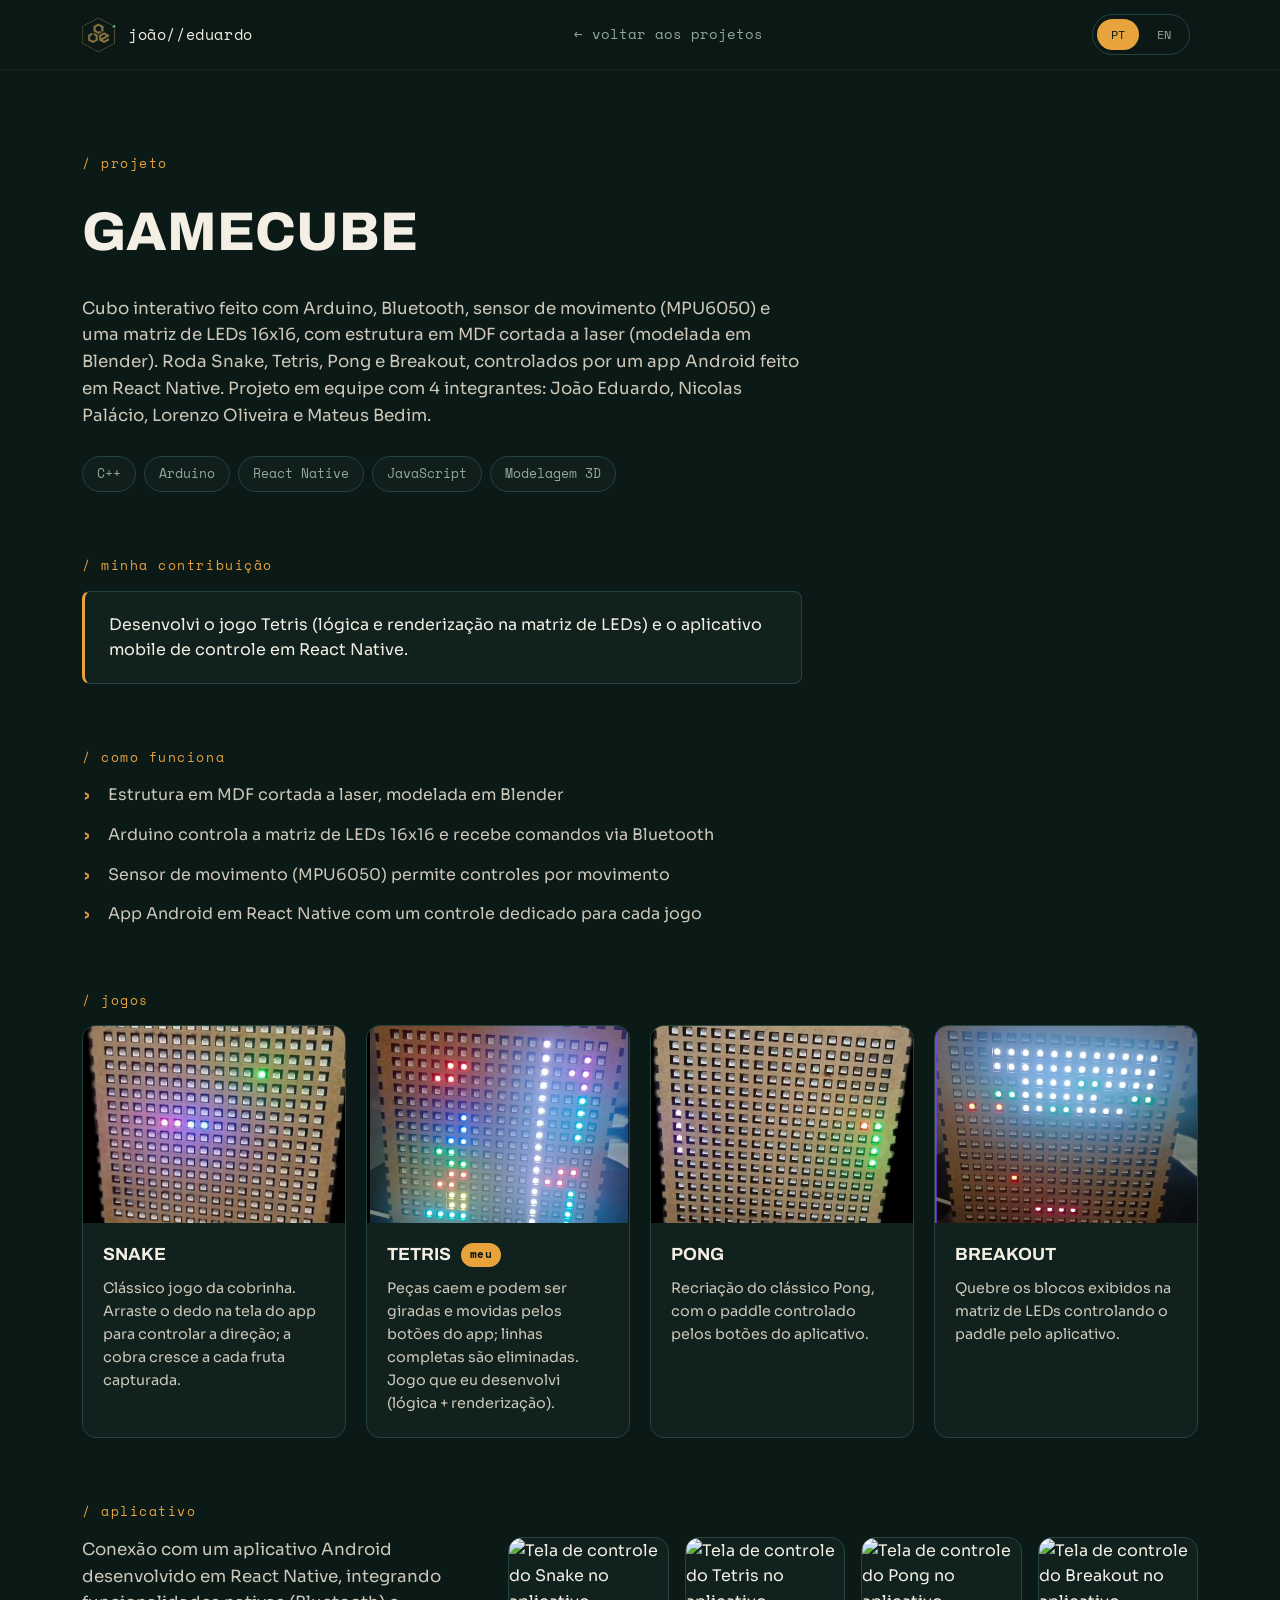
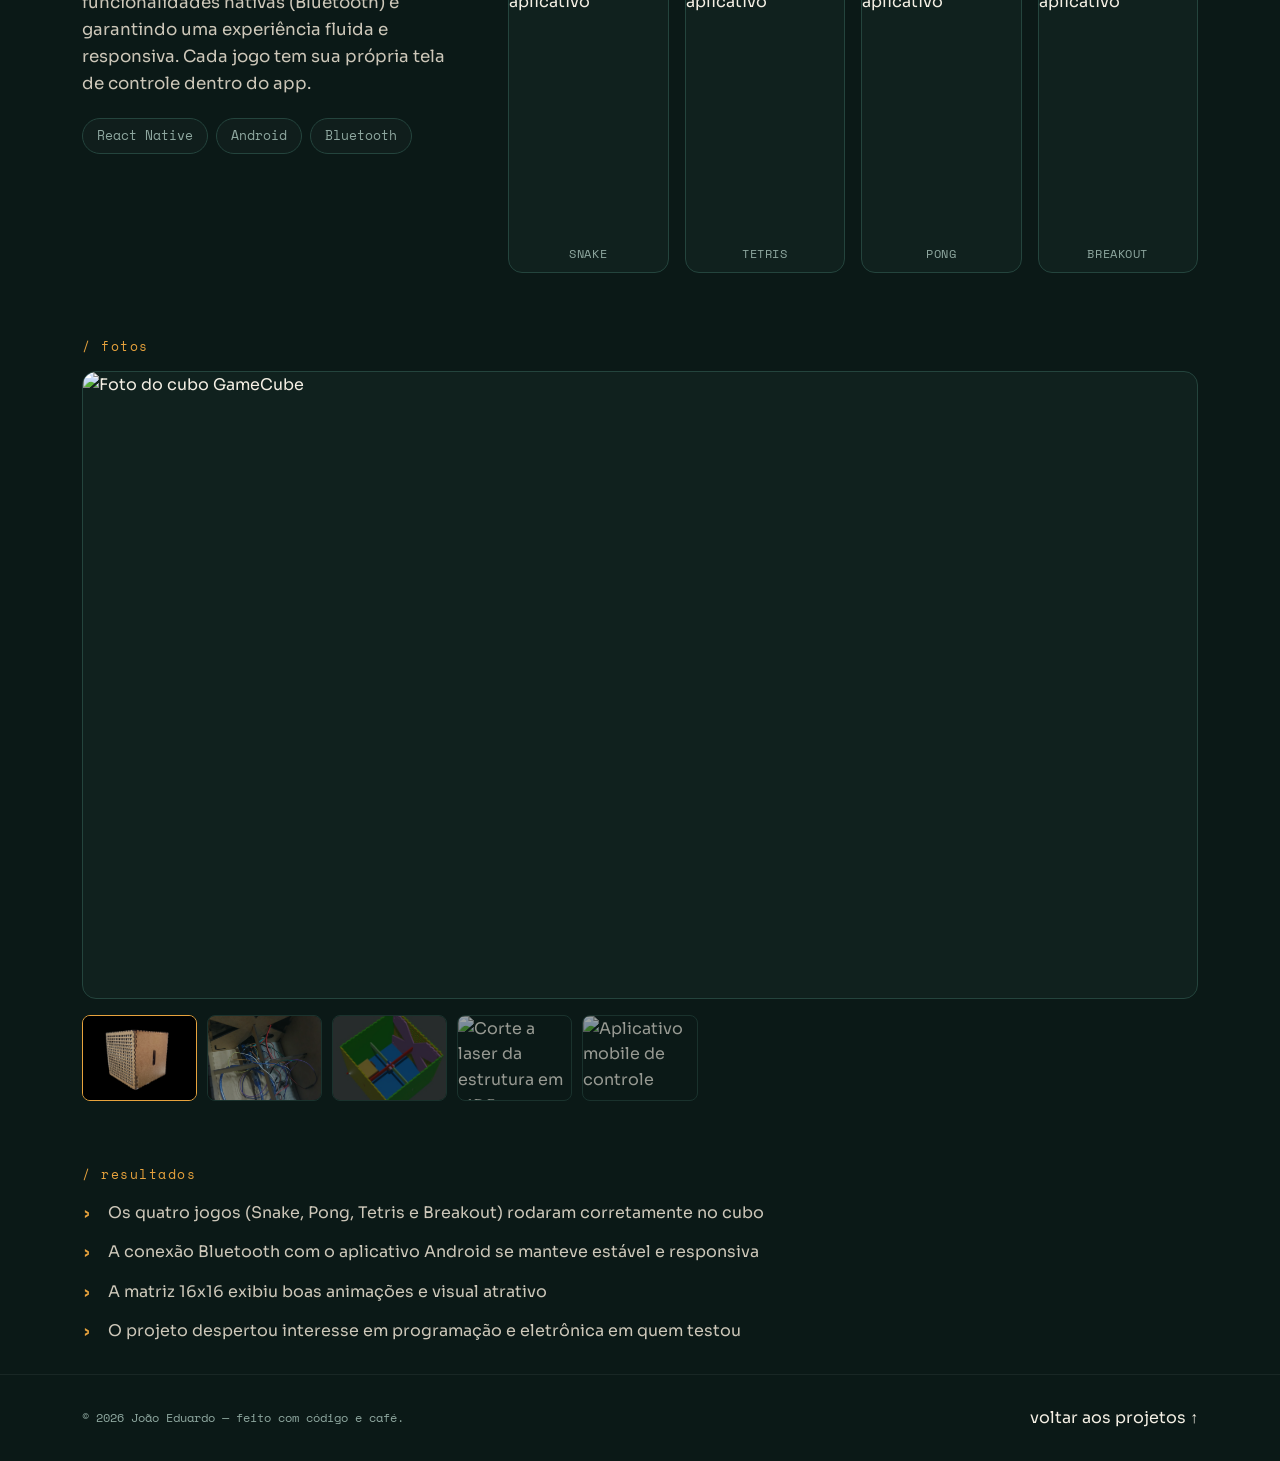
==== projects/gamecube.html @ ac8a4622 "adicionando o projeto gamecube ao portifolio" ====
<!DOCTYPE html>
<html lang="pt-BR">
<head>
  <meta charset="UTF-8">
  <meta name="viewport" content="width=device-width, initial-scale=1.0">
  <title>GameCube — João Eduardo</title>
  <meta name="robots" content="noindex">

  <link rel="icon" href="../img/logos/J.png" type="image/png">
  <link rel="preconnect" href="https://fonts.googleapis.com">
  <link rel="preconnect" href="https://fonts.gstatic.com" crossorigin>
  <link href="https://fonts.googleapis.com/css2?family=Archivo:wght@700;800;900&family=Sora:wght@400;500;600;700&family=Space+Mono:wght@400;700&display=swap" rel="stylesheet">
  <link rel="stylesheet" href="../css/style.css">
</head>
<body>

  <header>
    <div class="header-inner">
      <a href="../index.html" class="brand" style="text-decoration:none;">
        <img src="../img/logos/J.png" alt="Logo João Eduardo" class="logo-site">
        <span>joão//eduardo</span>
      </a>
      <a href="../index.html#projects" class="back-link" data-pt="&larr; voltar aos projetos" data-en="&larr; back to projects">&larr; voltar aos projetos</a>
      <div class="pill-switch lang-switch">
        <button class="pill-btn active" data-lang="pt">PT</button>
        <button class="pill-btn" data-lang="en">EN</button>
      </div>
    </div>
  </header>

  <main>

    <!-- ============ HERO ============ -->
    <section class="project-hero block">
      <div class="wrap">
        <p class="eyebrow" data-pt="/ projeto" data-en="/ project">/ projeto</p>
        <h1>GameCube</h1>
        <p class="project-detail-desc" data-pt="Cubo interativo feito com Arduino, Bluetooth, sensor de movimento (MPU6050) e uma matriz de LEDs 16x16, com estrutura em MDF cortada a laser (modelada em Blender). Roda Snake, Tetris, Pong e Breakout, controlados por um app Android feito em React Native. Projeto em equipe com 4 integrantes: João Eduardo, Nicolas Palácio, Lorenzo Oliveira e Mateus Bedim." data-en="Interactive cube built with Arduino, Bluetooth, a motion sensor (MPU6050) and a 16x16 LED matrix, with a laser-cut MDF enclosure (modeled in Blender). Runs Snake, Tetris, Pong and Breakout, controlled by an Android app built with React Native. Team project with 4 members: João Eduardo, Nicolas Palácio, Lorenzo Oliveira and Mateus Bedim.">Cubo interativo feito com Arduino, Bluetooth, sensor de movimento (MPU6050) e uma matriz de LEDs 16x16, com estrutura em MDF cortada a laser (modelada em Blender). Roda Snake, Tetris, Pong e Breakout, controlados por um app Android feito em React Native. Projeto em equipe com 4 integrantes: João Eduardo, Nicolas Palácio, Lorenzo Oliveira e Mateus Bedim.</p>
        <div class="project-stack">
          <span class="tag">C++</span>
          <span class="tag">Arduino</span>
          <span class="tag">React Native</span>
          <span class="tag">JavaScript</span>
          <span class="tag">Modelagem 3D</span>
        </div>
      </div>
    </section>

    <!-- ============ MINHA CONTRIBUIÇÃO ============ -->
    <section class="project-role block">
      <div class="wrap">
        <p class="eyebrow" data-pt="/ minha contribuição" data-en="/ my contribution">/ minha contribuição</p>
        <p class="role-text" data-pt="Desenvolvi o jogo Tetris (lógica e renderização na matriz de LEDs) e o aplicativo mobile de controle em React Native." data-en="I built the Tetris game (logic and LED-matrix rendering) and the mobile control app in React Native.">Desenvolvi o jogo Tetris (lógica e renderização na matriz de LEDs) e o aplicativo mobile de controle em React Native.</p>
      </div>
    </section>

    <!-- ============ COMO FUNCIONA ============ -->
    <section class="project-features block">
      <div class="wrap">
        <p class="eyebrow" data-pt="/ como funciona" data-en="/ how it works">/ como funciona</p>
        <ul class="feature-list">
          <li data-pt="Estrutura em MDF cortada a laser, modelada em Blender" data-en="Laser-cut MDF enclosure, modeled in Blender">Estrutura em MDF cortada a laser, modelada em Blender</li>
          <li data-pt="Arduino controla a matriz de LEDs 16x16 e recebe comandos via Bluetooth" data-en="Arduino drives the 16x16 LED matrix and receives commands over Bluetooth">Arduino controla a matriz de LEDs 16x16 e recebe comandos via Bluetooth</li>
          <li data-pt="Sensor de movimento (MPU6050) permite controles por movimento" data-en="Motion sensor (MPU6050) enables motion-based controls">Sensor de movimento (MPU6050) permite controles por movimento</li>
          <li data-pt="App Android em React Native com um controle dedicado para cada jogo" data-en="Android app in React Native with a dedicated control screen for each game">App Android em React Native com um controle dedicado para cada jogo</li>
        </ul>
      </div>
    </section>

    <!-- ============ JOGOS ============ -->
    <!-- Edite/adicione cards aqui: cada jogo é um .game-card com foto (.game-card-thumb),
         título (.game-card-title, pode ter uma .game-card-badge) e descrição (.game-card-desc) -->
    <section class="project-features block">
      <div class="wrap">
        <p class="eyebrow" data-pt="/ jogos" data-en="/ games">/ jogos</p>
        <div class="games-grid">

          <article class="game-card">
            <div class="game-card-thumb">
              <img src="../img/projects/gamecube/snake.png" alt="Snake rodando na matriz de LEDs do GameCube">
            </div>
            <div class="game-card-body">
              <h3 class="game-card-title">Snake</h3>
              <p class="game-card-desc" data-pt="Clássico jogo da cobrinha. Arraste o dedo na tela do app para controlar a direção; a cobra cresce a cada fruta capturada." data-en="Classic snake game. Drag your finger on the app screen to steer; the snake grows with each fruit captured.">Clássico jogo da cobrinha. Arraste o dedo na tela do app para controlar a direção; a cobra cresce a cada fruta capturada.</p>
            </div>
          </article>

          <article class="game-card">
            <div class="game-card-thumb">
              <img src="../img/projects/gamecube/tetris.png" alt="Tetris rodando na matriz de LEDs do GameCube">
            </div>
            <div class="game-card-body">
              <h3 class="game-card-title">Tetris <span class="game-card-badge" data-pt="meu" data-en="mine">meu</span></h3>
              <p class="game-card-desc" data-pt="Peças caem e podem ser giradas e movidas pelos botões do app; linhas completas são eliminadas. Jogo que eu desenvolvi (lógica + renderização)." data-en="Pieces fall and can be rotated and moved via app buttons; completed lines are cleared. This is the game I built (logic + rendering).">Peças caem e podem ser giradas e movidas pelos botões do app; linhas completas são eliminadas. Jogo que eu desenvolvi (lógica + renderização).</p>
            </div>
          </article>

          <article class="game-card">
            <div class="game-card-thumb">
              <img src="../img/projects/gamecube/pong.png" alt="Pong rodando na matriz de LEDs do GameCube">
            </div>
            <div class="game-card-body">
              <h3 class="game-card-title">Pong</h3>
              <p class="game-card-desc" data-pt="Recriação do clássico Pong, com o paddle controlado pelos botões do aplicativo." data-en="Recreation of the classic Pong, with the paddle controlled by the app's buttons.">Recriação do clássico Pong, com o paddle controlado pelos botões do aplicativo.</p>
            </div>
          </article>

          <article class="game-card">
            <div class="game-card-thumb">
              <img src="../img/projects/gamecube/breakout.png" alt="Breakout rodando na matriz de LEDs do GameCube">
            </div>
            <div class="game-card-body">
              <h3 class="game-card-title">Breakout</h3>
              <p class="game-card-desc" data-pt="Quebre os blocos exibidos na matriz de LEDs controlando o paddle pelo aplicativo." data-en="Break the blocks shown on the LED matrix by controlling the paddle from the app.">Quebre os blocos exibidos na matriz de LEDs controlando o paddle pelo aplicativo.</p>
            </div>
          </article>

        </div>
      </div>
    </section>

    <!-- ============ APLICATIVO ============ -->
    <section class="project-app block">
      <div class="wrap">
        <p class="eyebrow" data-pt="/ aplicativo" data-en="/ app">/ aplicativo</p>
        <div class="app-grid">
          <div class="app-info">
            <p class="project-detail-desc" data-pt="Conexão com um aplicativo Android desenvolvido em React Native, integrando funcionalidades nativas (Bluetooth) e garantindo uma experiência fluida e responsiva. Cada jogo tem sua própria tela de controle dentro do app." data-en="Connects to an Android app built with React Native, integrating native functionality (Bluetooth) and ensuring a smooth, responsive experience. Each game has its own control screen inside the app.">Conexão com um aplicativo Android desenvolvido em React Native, integrando funcionalidades nativas (Bluetooth) e garantindo uma experiência fluida e responsiva. Cada jogo tem sua própria tela de controle dentro do app.</p>
            <div class="project-stack">
              <span class="tag">React Native</span>
              <span class="tag">Android</span>
              <span class="tag">Bluetooth</span>
            </div>
          </div>
          <div class="app-screens">
            <div class="app-screen-card">
              <img src="img/projects/gamecube/app-snake.png" alt="Tela de controle do Snake no aplicativo">
              <p class="app-screen-label">Snake</p>
            </div>
            <div class="app-screen-card">
              <img src="img/projects/gamecube/app-tetris.png" alt="Tela de controle do Tetris no aplicativo">
              <p class="app-screen-label">Tetris</p>
            </div>
            <div class="app-screen-card">
              <img src="img/projects/gamecube/app-pong.png" alt="Tela de controle do Pong no aplicativo">
              <p class="app-screen-label">Pong</p>
            </div>
            <div class="app-screen-card">
              <img src="img/projects/gamecube/app-breakout.png" alt="Tela de controle do Breakout no aplicativo">
              <p class="app-screen-label">Breakout</p>
            </div>
          </div>
        </div>
      </div>
    </section>

    <!-- ============ FOTOS ============ -->
    <section class="project-gallery block">
      <div class="wrap">
        <p class="eyebrow" data-pt="/ fotos" data-en="/ photos">/ fotos</p>
        <div class="gallery-main">
          <img id="gallery-main-img" src="../img/projects/gamecube/cover.png" alt="Foto do cubo GameCube">
        </div>
        <div class="gallery-thumbs">
          <img class="gallery-thumb active" src="../img/projects/gamecube/cubo.png" alt="Foto do cubo GameCube">
          <img class="gallery-thumb" src="../img/projects/gamecube/componente_arduino.jpeg" alt="Componentes: Arduino, sensor de movimento, Bluetooth e matriz de LEDs">
          <img class="gallery-thumb" src="../img/projects/gamecube/modelagem3D.png" alt="Modelagem 3D da estrutura no Blender">
          <img class="gallery-thumb" src="../img/projects/gamecube/laser.png" alt="Corte a laser da estrutura em MDF">
          <img class="gallery-thumb" src="../img/projects/gamecube/app.png" alt="Aplicativo mobile de controle">
        </div>
      </div>
    </section>

    <!-- ============ RESULTADOS ============ -->
    <section class="project-results block">
      <div class="wrap">
        <p class="eyebrow" data-pt="/ resultados" data-en="/ results">/ resultados</p>
        <ul class="feature-list">
          <li data-pt="Os quatro jogos (Snake, Pong, Tetris e Breakout) rodaram corretamente no cubo" data-en="All four games (Snake, Pong, Tetris and Breakout) ran correctly on the cube">Os quatro jogos (Snake, Pong, Tetris e Breakout) rodaram corretamente no cubo</li>
          <li data-pt="A conexão Bluetooth com o aplicativo Android se manteve estável e responsiva" data-en="The Bluetooth connection with the Android app stayed stable and responsive">A conexão Bluetooth com o aplicativo Android se manteve estável e responsiva</li>
          <li data-pt="A matriz 16x16 exibiu boas animações e visual atrativo" data-en="The 16x16 matrix displayed smooth animations and an attractive visual">A matriz 16x16 exibiu boas animações e visual atrativo</li>
          <li data-pt="O projeto despertou interesse em programação e eletrônica em quem testou" data-en="The project sparked interest in programming and electronics among testers">O projeto despertou interesse em programação e eletrônica em quem testou</li>
        </ul>
      </div>
    </section>

  </main>

  <footer>
    <div class="footer-inner">
      <p>&copy; <span id="year"></span> João Eduardo — <span data-pt="feito com código e café." data-en="built with code and coffee.">feito com código e café.</span></p>
      <a href="../index.html#projects" data-pt="voltar aos projetos ↑" data-en="back to projects ↑">voltar aos projetos ↑</a>
    </div>
  </footer>

  <script>document.getElementById("year").textContent = new Date().getFullYear();</script>
  <script>
    // Galeria: clique numa miniatura pra trocar a foto principal
    document.querySelectorAll(".gallery-thumb").forEach((thumb) => {
      thumb.addEventListener("click", () => {
        document.getElementById("gallery-main-img").src = thumb.src;
        document.querySelectorAll(".gallery-thumb").forEach((t) => t.classList.remove("active"));
        thumb.classList.add("active");
      });
    });

    // PT/EN: troca o texto de todo elemento com data-pt/data-en
    document.querySelectorAll(".lang-switch .pill-btn").forEach((btn) => {
      btn.addEventListener("click", () => {
        const lang = btn.dataset.lang;
        document.querySelectorAll("[data-pt][data-en]").forEach((el) => {
          el.textContent = el.dataset[lang];
        });
        document.querySelectorAll(".lang-switch .pill-btn").forEach((b) => {
          b.classList.toggle("active", b === btn);
        });
      });
    });
  </script>
</body>
</html>
---- css/style.css ----
/* =========================================================
   JOÃO EDUARDO — PORTFÓLIO
   Conceito: painel de sinal / telecom — o fio que atravessa
   a página é o elemento de assinatura (waveform + signal bars)
   ========================================================= */

:root {
  /* cor */
  --ink: #0b1917;
  --ink-2: #10211e;
  --ink-3: #172e29;
  --paper: #f4efe4;
  --paper-dim: #cdc7b9;
  --muted: #8fa8a0;
  --signal: #e8a33d;
  --signal-dim: #c9822a;
  --signal-soft: rgba(232, 163, 61, 0.14);
  --wire: #24443d;
  --wire-soft: rgba(255, 255, 255, 0.06);
  --online: #8bbf7a;
  --danger: #c96a4f;

  /* tipografia */
  --font-display: "Archivo", "Arial Narrow", sans-serif;
  --font-body: "Sora", "Segoe UI", sans-serif;
  --font-mono: "Space Mono", "Courier New", monospace;

  /* layout */
  --maxw: 1180px;
  --radius: 14px;
  --radius-sm: 8px;
}

* {
  margin: 0;
  padding: 0;
  box-sizing: border-box;
}

html {
  scroll-behavior: smooth;
}

body {
  background: var(--ink);
  color: var(--paper);
  font-family: var(--font-body);
  overflow-x: hidden;
  line-height: 1.6;
}

img {
  max-width: 100%;
  display: block;
}

a {
  color: inherit;
  text-decoration: none;
}

ul {
  list-style: none;
}

section.reveal-init {
  opacity: 0;
  transform: translateY(24px);
  transition: opacity 0.7s ease-out, transform 0.7s ease-out;
}

section.reveal-init.visible {
  opacity: 1;
  transform: translateY(0);
}

.wrap {
  max-width: var(--maxw);
  margin: 0 auto;
  padding: 0 32px;
}

.eyebrow {
  font-family: var(--font-mono);
  font-size: 0.8rem;
  letter-spacing: 0.12em;
  text-transform: lowercase;
  color: var(--signal);
  margin-bottom: 14px;
  display: inline-flex;
  align-items: center;
  gap: 8px;
}

::selection {
  background: var(--signal);
  color: var(--ink);
}

@media (prefers-reduced-motion: reduce) {
  *, *::before, *::after {
    animation-duration: 0.01ms !important;
    transition-duration: 0.01ms !important;
    scroll-behavior: auto !important;
  }
}

/* focus visibility */
a:focus-visible,
button:focus-visible,
input:focus-visible,
textarea:focus-visible {
  outline: 2px solid var(--signal);
  outline-offset: 3px;
}

/* =========================================================
   HEADER / NAV
   ========================================================= */

header {
  position: fixed;
  top: 0;
  left: 0;
  right: 0;
  z-index: 100;
  background: rgba(11, 25, 23, 0.82);
  backdrop-filter: blur(10px);
  border-bottom: 1px solid var(--wire-soft);
}

.header-inner {
  max-width: var(--maxw);
  margin: 0 auto;
  padding: 14px 32px;
  display: flex;
  align-items: center;
  justify-content: space-between;
  gap: 24px;
}

.brand {
  display: flex;
  align-items: center;
  gap: 12px;
  font-family: var(--font-mono);
  font-size: 0.95rem;
  letter-spacing: 0.04em;
}

.logo-site {
  width: 34px;
  height: 34px;
  border-radius: 8px;
}

.status-dot {
  width: 7px;
  height: 7px;
  border-radius: 50%;
  background: var(--online);
  box-shadow: 0 0 0 3px rgba(139, 191, 122, 0.18);
  animation: pulse-dot 2.4s ease-in-out infinite;
}

@keyframes pulse-dot {
  0%, 100% { opacity: 1; }
  50% { opacity: 0.35; }
}

nav {
  display: flex;
  align-items: center;
  gap: 4px;
}

nav button {
  background: transparent;
  border: none;
  color: var(--paper-dim);
  font-family: var(--font-mono);
  font-size: 0.85rem;
  letter-spacing: 0.03em;
  padding: 8px 14px;
  border-radius: 999px;
  cursor: pointer;
  transition: color 0.25s ease, background 0.25s ease;
}

nav button::before {
  content: "· ";
  color: var(--signal);
}

nav button:hover,
nav button.active {
  color: var(--paper);
  background: var(--wire-soft);
}

.nav-toggle {
  display: none;
  flex-direction: column;
  gap: 5px;
  background: none;
  border: none;
  cursor: pointer;
  padding: 6px;
}

.nav-toggle span {
  width: 22px;
  height: 2px;
  background: var(--paper);
  border-radius: 2px;
}

/* =========================================================
   HERO
   ========================================================= */

.hero {
  position: relative;
  min-height: 100vh;
  display: flex;
  align-items: center;
  padding: 140px 0 80px;
}

.hero-bg {
  position: absolute;
  inset: 0;
  z-index: 0;
  overflow: hidden;
  pointer-events: none;
}

.hero-bg svg {
  position: absolute;
  bottom: 8%;
  left: 0;
  width: 100%;
  height: auto;
  opacity: 0.5;
}

.hero-bg .wave-line {
  fill: none;
  stroke: var(--wire);
  stroke-width: 1.5;
}

.hero-bg .wave-pulse {
  fill: var(--signal);
  offset-path: path("M -50 60 C 150 -20, 300 140, 500 60 S 850 -20, 1050 60 S 1400 140, 1550 60");
  animation: travel 9s linear infinite;
}

@keyframes travel {
  from { offset-distance: 0%; }
  to { offset-distance: 100%; }
}

.hero-inner {
  position: relative;
  z-index: 1;
  max-width: var(--maxw);
  margin: 0 auto;
  padding: 0 32px;
}

.hero-name {
  font-family: var(--font-display);
  font-weight: 900;
  font-size: clamp(3rem, 9vw, 6.4rem);
  line-height: 0.98;
  text-transform: uppercase;
  letter-spacing: -0.01em;
  color: var(--paper);
}

.hero-name span {
  color: var(--signal);
}

.hero-role {
  font-family: var(--font-mono);
  font-size: clamp(1.1rem, 2.4vw, 1.5rem);
  color: var(--muted);
  margin: 16px 0 22px;
}

.cursor {
  display: inline-block;
  color: var(--signal);
  animation: blink 1s step-end infinite;
}

@keyframes blink {
  50% { opacity: 0; }
}

.hero-desc {
  max-width: 560px;
  color: var(--paper-dim);
  font-size: 1.05rem;
  margin-bottom: 12px;
}

.hero-tags {
  display: flex;
  flex-wrap: wrap;
  gap: 10px;
  margin: 26px 0;
}

.tag {
  font-family: var(--font-mono);
  font-size: 0.8rem;
  border: 1px solid var(--wire);
  color: var(--muted);
  padding: 7px 14px;
  border-radius: 999px;
  background: rgba(255, 255, 255, 0.02);
}

.hero-actions {
  display: flex;
  flex-wrap: wrap;
  gap: 14px;
  margin: 20px 0 30px;
}

.btn {
  font-family: var(--font-mono);
  font-size: 0.85rem;
  letter-spacing: 0.03em;
  padding: 13px 26px;
  border-radius: 999px;
  cursor: pointer;
  transition: transform 0.2s ease, background 0.25s ease, color 0.25s ease, border-color 0.25s ease;
  display: inline-flex;
  align-items: center;
  gap: 8px;
  border: 1px solid transparent;
}

.btn-primary {
  background: var(--signal);
  color: var(--ink);
  font-weight: 700;
}

.btn-primary:hover {
  background: var(--signal-dim);
  transform: translateY(-2px);
}

.btn-ghost {
  border-color: var(--wire);
  color: var(--paper);
}

.btn-ghost:hover {
  border-color: var(--signal);
  color: var(--signal);
  transform: translateY(-2px);
}

.hero-socials {
  display: flex;
  gap: 14px;
}

.hero-socials a {
  width: 40px;
  height: 40px;
  border-radius: 50%;
  border: 1px solid var(--wire);
  display: flex;
  align-items: center;
  justify-content: center;
  transition: border-color 0.25s ease, transform 0.25s ease, color 0.25s ease;
  font-family: var(--font-mono);
  font-size: 0.72rem;
  text-transform: lowercase;
  color: var(--muted);
}

.hero-socials a:hover {
  border-color: var(--signal);
  color: var(--signal);
  transform: translateY(-3px);
}

/* section divider (signature signal line) */
.divider {
  position: relative;
  height: 60px;
  margin: 0 auto;
  max-width: var(--maxw);
}

.divider svg {
  width: 100%;
  height: 100%;
}

.divider .d-line {
  fill: none;
  stroke: var(--wire);
  stroke-width: 1.5;
  stroke-dasharray: 6 8;
}

.divider .d-dot {
  fill: var(--signal);
  offset-path: path("M 0 30 H 1180");
  animation: travel-flat 4s linear infinite;
}

@keyframes travel-flat {
  from { offset-distance: 0%; }
  to { offset-distance: 100%; }
}

/* =========================================================
   SECTIONS SHARED
   ========================================================= */

section.block {
  padding: 90px 0;
}

.block h2 {
  font-family: var(--font-display);
  font-size: clamp(2rem, 4.5vw, 3rem);
  text-transform: uppercase;
  color: var(--paper);
  margin-bottom: 40px;
  font-weight: 800;
}

/* =========================================================
   ABOUT
   ========================================================= */

.about-grid {
  display: grid;
  grid-template-columns: minmax(260px, 340px) 1fr;
  gap: 50px;
  align-items: start;
}

.about-photo-frame {
  position: relative;
  border-radius: var(--radius);
  overflow: hidden;
  background: var(--ink-2);
  border: 1px solid var(--wire);
  padding: 14px;
}

.about-photo-frame img {
  border-radius: var(--radius-sm);
  width: 100%;
  aspect-ratio: 4/5;
  object-fit: cover;
}

.about-photo-frame::before,
.about-photo-frame::after {
  content: "";
  position: absolute;
  width: 14px;
  height: 14px;
  border-color: var(--signal);
  border-style: solid;
  top: 8px;
  border-width: 2px 0 0 2px;
  left: 8px;
}

.about-photo-frame::after {
  top: auto;
  left: auto;
  bottom: 8px;
  right: 8px;
  border-width: 0 2px 2px 0;
}

.about-name {
  font-family: var(--font-display);
  font-size: 1.8rem;
  color: var(--paper);
  margin-bottom: 4px;
  text-transform: uppercase;
}

.about-role {
  font-family: var(--font-mono);
  color: var(--signal);
  font-size: 0.9rem;
  margin-bottom: 20px;
}

.about-bio p {
  color: var(--paper-dim);
  margin-bottom: 16px;
  max-width: 640px;
}

.facts-grid {
  display: grid;
  grid-template-columns: repeat(3, auto);
  gap: 24px;
  margin: 30px 0;
  padding: 22px 0;
  border-top: 1px solid var(--wire-soft);
  border-bottom: 1px solid var(--wire-soft);
}

.fact-label {
  display: block;
  font-family: var(--font-mono);
  font-size: 0.72rem;
  letter-spacing: 0.08em;
  color: var(--muted);
  text-transform: uppercase;
  margin-bottom: 6px;
}

.fact-value {
  font-family: var(--font-mono);
  font-size: 0.95rem;
  color: var(--paper);
}

.fact-value.online {
  color: var(--online);
}

.hobbies {
  display: flex;
  flex-wrap: wrap;
  gap: 10px;
  margin-bottom: 24px;
}

.hobby-chip {
  display: flex;
  align-items: center;
  gap: 8px;
  border: 1px solid var(--wire);
  padding: 8px 14px;
  border-radius: 999px;
  font-size: 0.9rem;
  color: var(--paper-dim);
}

.social-links {
  display: flex;
  gap: 12px;
}

.social-links a {
  width: 38px;
  height: 38px;
  border-radius: 50%;
  border: 1px solid var(--wire);
  display: flex;
  align-items: center;
  justify-content: center;
  transition: border-color 0.25s ease, transform 0.25s ease, color 0.25s ease;
  font-family: var(--font-mono);
  font-size: 0.7rem;
  text-transform: lowercase;
  color: var(--muted);
}

.social-links a:hover {
  border-color: var(--signal);
  color: var(--signal);
  transform: translateY(-3px);
}

/* =========================================================
   WORK (skills + projects tabs)
   ========================================================= */

.pill-switch {
  display: inline-flex;
  border: 1px solid var(--wire);
  border-radius: 999px;
  padding: 4px;
  gap: 4px;
}

.pill-btn {
  font-family: var(--font-mono);
  font-size: 0.85rem;
  background: transparent;
  border: none;
  color: var(--muted);
  padding: 10px 22px;
  border-radius: 999px;
  cursor: pointer;
  display: inline-flex;
  align-items: center;
  gap: 8px;
  transition: background 0.25s ease, color 0.25s ease;
}

.pill-btn.active {
  background: var(--signal);
  color: var(--ink);
}

.lang-switch {
  margin: 0 8px;
}

.lang-switch .pill-btn {
  padding: 7px 14px;
  font-size: 0.75rem;
}

.skills-list ul {
  display: grid;
  grid-template-columns: repeat(auto-fit, minmax(220px, 1fr));
  gap: 18px;
}

.skill-card {
  background: var(--ink-2);
  border: 1px solid var(--wire);
  border-radius: var(--radius);
  padding: 20px;
  display: flex;
  align-items: center;
  gap: 16px;
  transition: transform 0.25s ease, border-color 0.25s ease;
}

.skill-card:hover {
  transform: translateY(-4px);
  border-color: var(--signal);
}

.skill-card img {
  width: 40px;
  height: 40px;
  flex-shrink: 0;
}

.skill-info {
  flex: 1;
  min-width: 0;
}

.skill-name {
  font-family: var(--font-body);
  font-weight: 600;
  color: var(--paper);
  font-size: 0.95rem;
}

/* =========================================================
   PROJECTS
   ========================================================= */

.projects-grid {
  display: grid;
  grid-template-columns: repeat(auto-fit, minmax(300px, 1fr));
  gap: 22px;
}

.project-card {
  background: var(--ink-2);
  border: 1px solid var(--wire);
  border-radius: var(--radius);
  overflow: hidden;
  display: flex;
  flex-direction: column;
  transition: transform 0.25s ease, border-color 0.25s ease;
}

.project-card:hover {
  transform: translateY(-4px);
  border-color: var(--signal);
}

.project-thumb {
  aspect-ratio: 16/10;
  background: var(--ink-3);
  overflow: hidden;
}

.project-thumb img {
  width: 100%;
  height: 100%;
  object-fit: cover;
}

.project-body {
  padding: 20px 22px 22px;
  display: flex;
  flex-direction: column;
  gap: 12px;
  flex: 1;
}

.project-title {
  font-family: var(--font-display);
  font-size: 1.15rem;
  color: var(--paper);
  text-transform: uppercase;
  letter-spacing: 0.01em;
}

.project-desc {
  color: var(--paper-dim);
  font-size: 0.92rem;
  flex: 1;
}

.project-stack {
  display: flex;
  flex-wrap: wrap;
  gap: 8px;
}

.project-links {
  display: flex;
  gap: 18px;
  margin-top: 4px;
}

.project-links a {
  font-family: var(--font-mono);
  font-size: 0.82rem;
  color: var(--signal);
  border-bottom: 1px dashed transparent;
  transition: border-color 0.2s ease, color 0.2s ease;
}

.project-links a:hover {
  border-color: var(--signal);
}

/* =========================================================
   CONTACT
   ========================================================= */

.contact-panel {
  max-width: 640px;
  background: var(--ink-2);
  border: 1px solid var(--wire);
  border-radius: var(--radius);
  padding: 34px;
}

.contact-panel p {
  color: var(--paper-dim);
  margin-bottom: 22px;
  font-size: 1.02rem;
}

.email-link {
  font-family: var(--font-mono);
  font-size: 1.15rem;
  color: var(--signal);
  display: inline-block;
  margin-bottom: 26px;
  border-bottom: 1px dashed var(--signal);
  padding-bottom: 3px;
}

/* =========================================================
   PROJECT DETAIL PAGE (projeto.html)
   ========================================================= */

.back-link {
  font-family: var(--font-mono);
  font-size: 0.85rem;
  color: var(--muted);
  transition: color 0.2s ease;
}

.back-link:hover {
  color: var(--signal);
}

section.project-hero {
  padding-top: 150px;
  padding-bottom: 30px;
}

section.project-role,
section.project-features,
section.project-app,
section.project-gallery,
section.project-results {
  padding-top: 30px;
  padding-bottom: 30px;
}

.project-hero h1 {
  font-family: var(--font-display);
  font-size: clamp(2.2rem, 5vw, 3.4rem);
  text-transform: uppercase;
  color: var(--paper);
  font-weight: 800;
  margin-bottom: 20px;
}

.project-detail-desc {
  max-width: 720px;
  color: var(--paper-dim);
  font-size: 1.05rem;
  margin-bottom: 26px;
}

.gallery-main {
  border-radius: var(--radius);
  overflow: hidden;
  border: 1px solid var(--wire);
  background: var(--ink-2);
  aspect-ratio: 16/9;
  margin-bottom: 16px;
}

.gallery-main img {
  width: 100%;
  height: 100%;
  object-fit: cover;
}

.gallery-thumbs {
  display: grid;
  grid-template-columns: repeat(auto-fill, minmax(110px, 1fr));
  gap: 10px;
}

.gallery-thumb {
  aspect-ratio: 4/3;
  object-fit: cover;
  border-radius: var(--radius-sm);
  border: 1px solid var(--wire);
  cursor: pointer;
  opacity: 0.6;
  transition: opacity 0.2s ease, border-color 0.2s ease;
}

.gallery-thumb:hover {
  opacity: 0.9;
}

.gallery-thumb.active {
  opacity: 1;
  border-color: var(--signal);
}

.role-text {
  max-width: 720px;
  background: var(--ink-2);
  border: 1px solid var(--wire);
  border-left: 3px solid var(--signal);
  border-radius: var(--radius-sm);
  padding: 20px 24px;
  color: var(--paper);
  font-size: 1rem;
}

.feature-list {
  max-width: 720px;
  display: flex;
  flex-direction: column;
  gap: 14px;
}

.feature-list li {
  position: relative;
  padding-left: 26px;
  color: var(--paper-dim);
  font-size: 1rem;
}

.feature-list li::before {
  content: "›";
  position: absolute;
  left: 0;
  color: var(--signal);
  font-family: var(--font-mono);
  font-weight: 700;
}

.games-grid {
  display: grid;
  grid-template-columns: repeat(auto-fit, minmax(260px, 1fr));
  gap: 20px;
}

.game-card {
  background: var(--ink-2);
  border: 1px solid var(--wire);
  border-radius: var(--radius);
  overflow: hidden;
  transition: transform 0.25s ease, border-color 0.25s ease;
}

.game-card:hover {
  transform: translateY(-4px);
  border-color: var(--signal);
}

.game-card-thumb {
  aspect-ratio: 4/3;
  overflow: hidden;
  background: var(--ink-3);
}

.game-card-thumb img {
  width: 100%;
  height: 100%;
  object-fit: cover;
}

.game-card-body {
  padding: 18px 20px 22px;
}

.game-card-title {
  display: flex;
  align-items: center;
  gap: 10px;
  font-family: var(--font-display);
  font-size: 1.1rem;
  text-transform: uppercase;
  color: var(--paper);
  margin-bottom: 8px;
}

.game-card-badge {
  font-family: var(--font-mono);
  font-size: 0.68rem;
  text-transform: none;
  letter-spacing: 0.03em;
  color: var(--ink);
  background: var(--signal);
  padding: 3px 9px;
  border-radius: 999px;
}

.game-card-desc {
  color: var(--paper-dim);
  font-size: 0.9rem;
}

.app-grid {
  display: grid;
  grid-template-columns: minmax(260px, 380px) 1fr;
  gap: 46px;
  align-items: start;
}

.app-info .project-detail-desc {
  margin-bottom: 20px;
}

.app-screens {
  display: grid;
  grid-template-columns: repeat(auto-fit, minmax(140px, 1fr));
  gap: 16px;
}

.app-screen-card {
  background: var(--ink-2);
  border: 1px solid var(--wire);
  border-radius: var(--radius);
  overflow: hidden;
  transition: border-color 0.25s ease, transform 0.25s ease;
}

.app-screen-card:hover {
  border-color: var(--signal);
  transform: translateY(-4px);
}

.app-screen-card img {
  width: 100%;
  aspect-ratio: 9/17;
  object-fit: cover;
}

.app-screen-label {
  font-family: var(--font-mono);
  font-size: 0.72rem;
  color: var(--muted);
  text-align: center;
  padding: 8px 6px;
  text-transform: uppercase;
  letter-spacing: 0.05em;
}

@media (max-width: 900px) {
  .app-grid {
    grid-template-columns: 1fr;
  }
}

/* =========================================================
   FOOTER
   ========================================================= */

footer {
  border-top: 1px solid var(--wire-soft);
  padding: 30px 0;
}

.footer-inner {
  max-width: var(--maxw);
  margin: 0 auto;
  padding: 0 32px;
  display: flex;
  justify-content: space-between;
  align-items: center;
  flex-wrap: wrap;
  gap: 12px;
}

.footer-inner p {
  font-family: var(--font-mono);
  font-size: 0.78rem;
  color: var(--muted);
}

.back-to-top {
  font-family: var(--font-mono);
  font-size: 0.78rem;
  color: var(--signal);
}

/* =========================================================
   RESPONSIVE
   ========================================================= */

@media (max-width: 900px) {
  .about-grid {
    grid-template-columns: 1fr;
  }

  .about-photo-frame {
    max-width: 280px;
  }
}

@media (max-width: 720px) {
  nav {
    position: fixed;
    top: 64px;
    left: 0;
    right: 0;
    background: var(--ink-2);
    border-bottom: 1px solid var(--wire);
    flex-direction: column;
    align-items: stretch;
    padding: 12px;
    gap: 4px;
    transform: translateY(-140%);
    transition: transform 0.3s ease;
  }

  nav.open {
    transform: translateY(0);
  }

  nav button {
    text-align: left;
  }

  .nav-toggle {
    display: flex;
  }

  .facts-grid {
    grid-template-columns: 1fr;
    gap: 14px;
  }

  section.block {
    padding: 60px 0;
  }

  .hero {
    padding: 120px 0 60px;
    text-align: left;
  }
}

@media (max-width: 480px) {
  .wrap,
  .header-inner,
  .hero-inner,
  .footer-inner {
    padding-left: 20px;
    padding-right: 20px;
  }
}
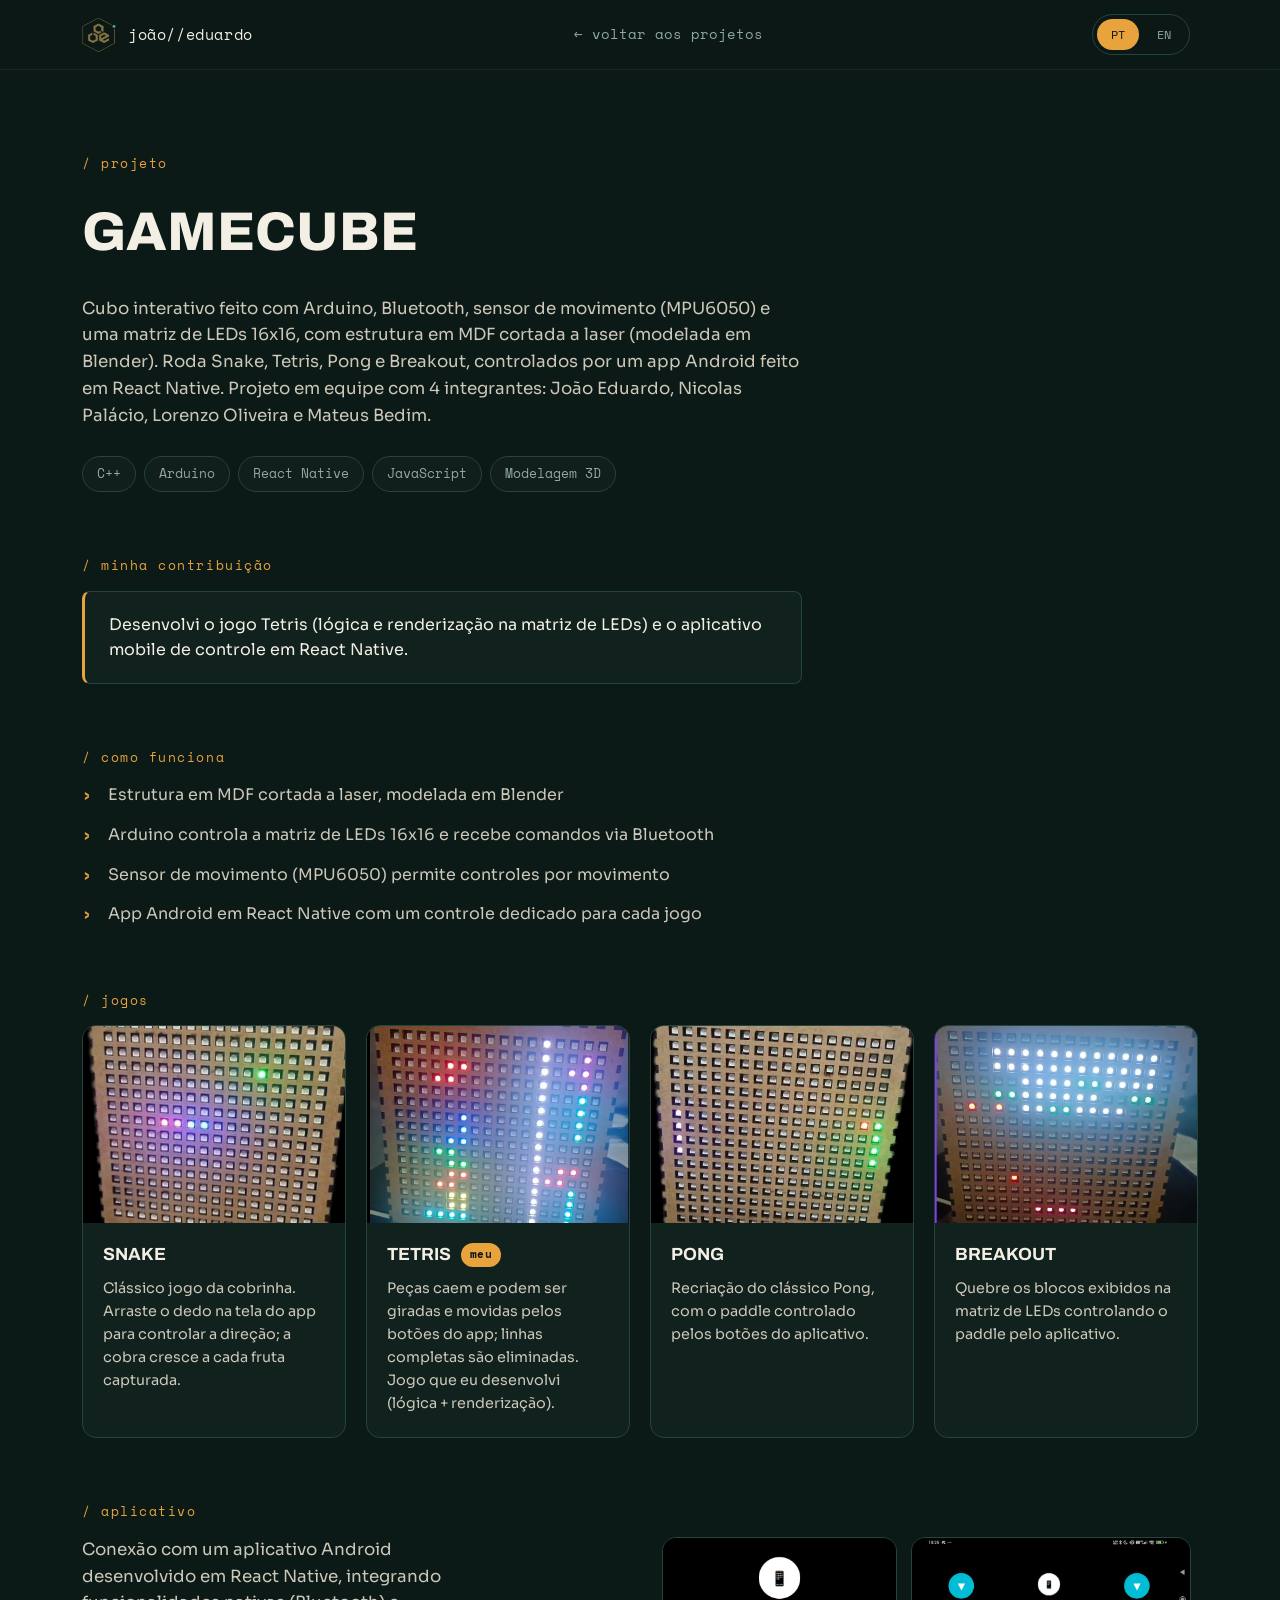
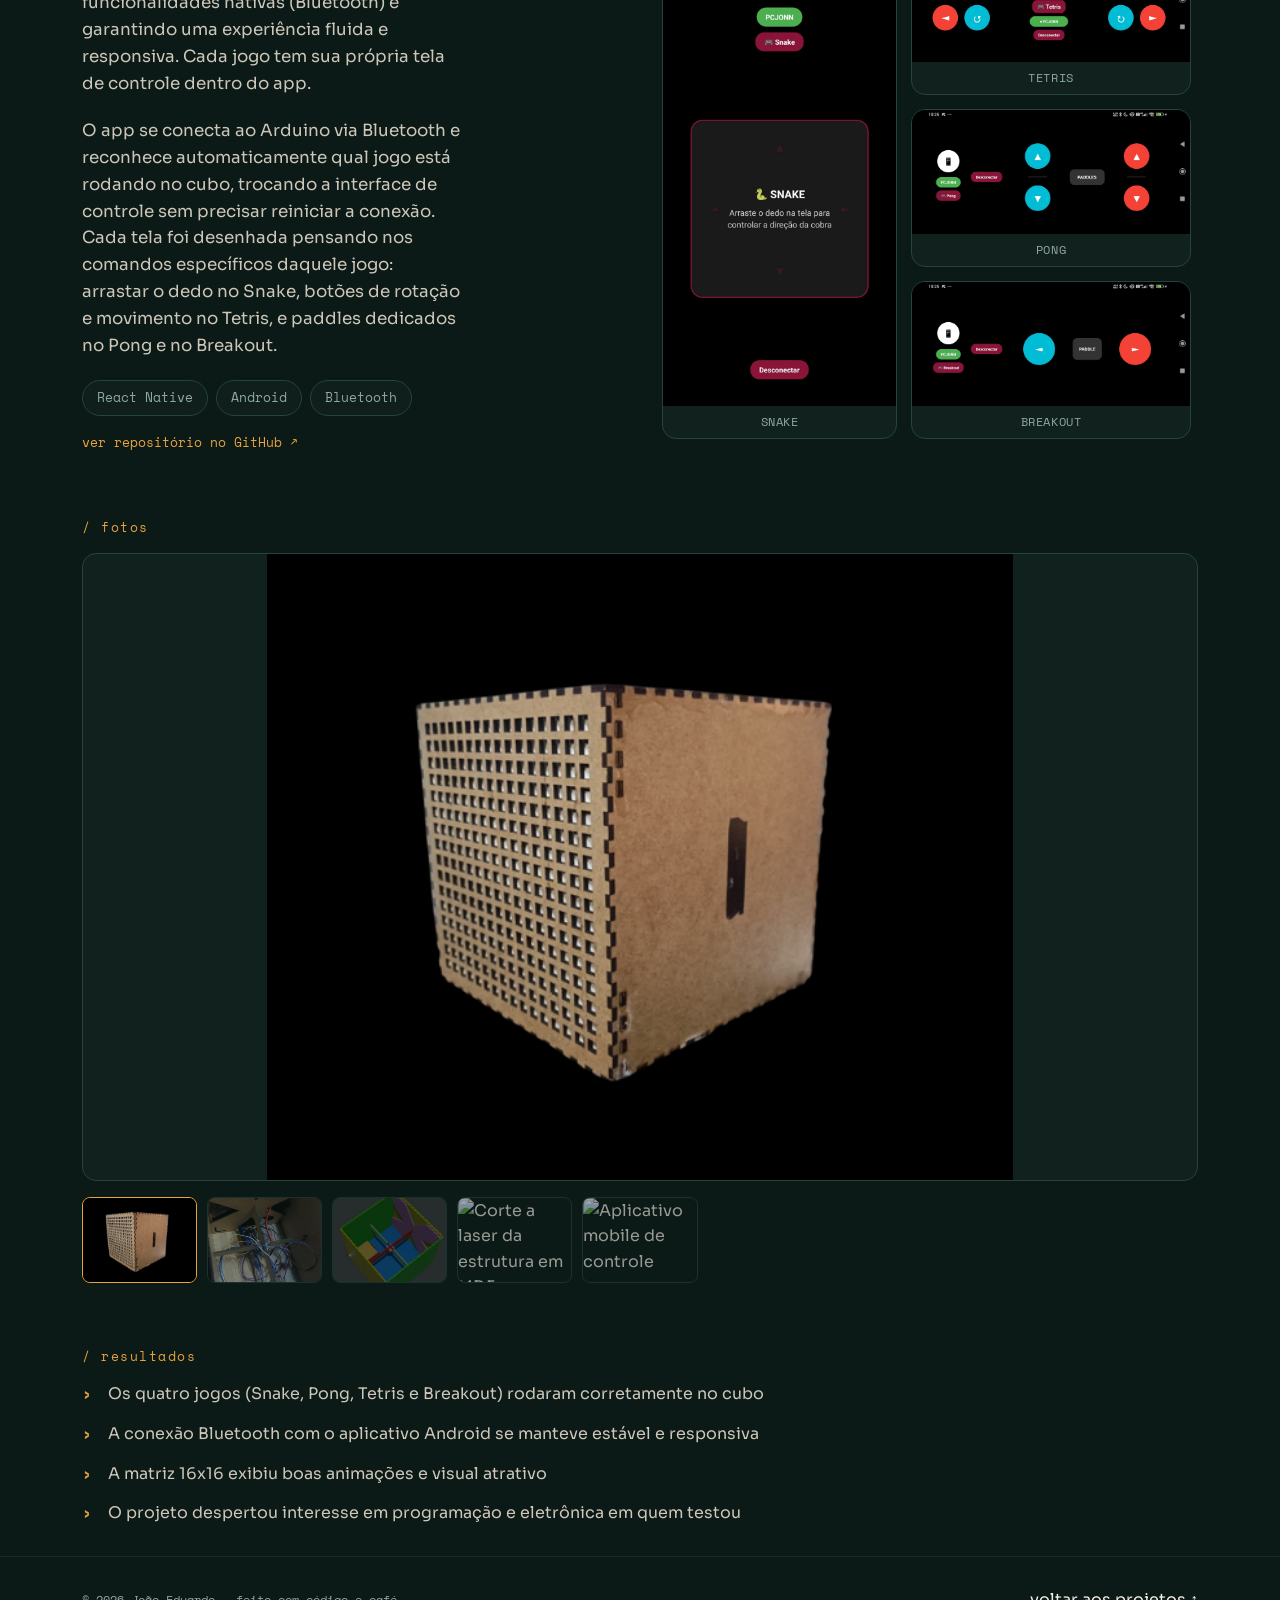
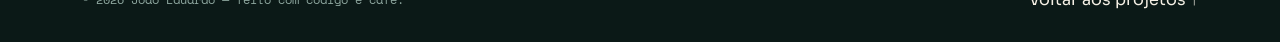
==== commit d243b1df: "adicionando o projeto gamecube ao portifolio" ====
--- a/projects/gamecube.html
+++ b/projects/gamecube.html
@@ -126,28 +126,42 @@
         <div class="app-grid">
           <div class="app-info">
             <p class="project-detail-desc" data-pt="Conexão com um aplicativo Android desenvolvido em React Native, integrando funcionalidades nativas (Bluetooth) e garantindo uma experiência fluida e responsiva. Cada jogo tem sua própria tela de controle dentro do app." data-en="Connects to an Android app built with React Native, integrating native functionality (Bluetooth) and ensuring a smooth, responsive experience. Each game has its own control screen inside the app.">Conexão com um aplicativo Android desenvolvido em React Native, integrando funcionalidades nativas (Bluetooth) e garantindo uma experiência fluida e responsiva. Cada jogo tem sua própria tela de controle dentro do app.</p>
+            <p class="project-detail-desc" data-pt="O app se conecta ao Arduino via Bluetooth e reconhece automaticamente qual jogo está rodando no cubo, trocando a interface de controle sem precisar reiniciar a conexão. Cada tela foi desenhada pensando nos comandos específicos daquele jogo: arrastar o dedo no Snake, botões de rotação e movimento no Tetris, e paddles dedicados no Pong e no Breakout." data-en="The app connects to the Arduino over Bluetooth and automatically detects which game is running on the cube, switching the control interface without needing to reconnect. Each screen was designed around that game's specific commands: drag-to-steer for Snake, rotate/move buttons for Tetris, and dedicated paddles for Pong and Breakout.">O app se conecta ao Arduino via Bluetooth e reconhece automaticamente qual jogo está rodando no cubo, trocando a interface de controle sem precisar reiniciar a conexão. Cada tela foi desenhada pensando nos comandos específicos daquele jogo: arrastar o dedo no Snake, botões de rotação e movimento no Tetris, e paddles dedicados no Pong e no Breakout.</p>
             <div class="project-stack">
               <span class="tag">React Native</span>
               <span class="tag">Android</span>
               <span class="tag">Bluetooth</span>
             </div>
+            <div class="project-links" style="margin-top:16px;">
+              <a href="https://github.com/SEU-USUARIO/SEU-REPOSITORIO" target="_blank" rel="noopener" data-pt="ver repositório no GitHub ↗" data-en="view repo on GitHub ↗">ver repositório no GitHub ↗</a>
+            </div>
           </div>
           <div class="app-screens">
-            <div class="app-screen-card">
-              <img src="img/projects/gamecube/app-snake.png" alt="Tela de controle do Snake no aplicativo">
+            <div class="app-screen-card portrait">
+              <div class="app-screen-img-wrap">
+                <img src="../img/projects/gamecube/snake-controle.jpg" alt="Tela de controle do Snake no aplicativo">
+              </div>
               <p class="app-screen-label">Snake</p>
             </div>
-            <div class="app-screen-card">
-              <img src="img/projects/gamecube/app-tetris.png" alt="Tela de controle do Tetris no aplicativo">
-              <p class="app-screen-label">Tetris</p>
-            </div>
-            <div class="app-screen-card">
-              <img src="img/projects/gamecube/app-pong.png" alt="Tela de controle do Pong no aplicativo">
-              <p class="app-screen-label">Pong</p>
-            </div>
-            <div class="app-screen-card">
-              <img src="img/projects/gamecube/app-breakout.png" alt="Tela de controle do Breakout no aplicativo">
-              <p class="app-screen-label">Breakout</p>
+            <div class="app-screens-stack">
+              <div class="app-screen-card">
+                <div class="app-screen-img-wrap">
+                  <img src="../img/projects/gamecube/tetris-controle.jpg" alt="Tela de controle do Tetris no aplicativo">
+                </div>
+                <p class="app-screen-label">Tetris</p>
+              </div>
+              <div class="app-screen-card">
+                <div class="app-screen-img-wrap">
+                  <img src="../img/projects/gamecube/pong-controle.jpg" alt="Tela de controle do Pong no aplicativo">
+                </div>
+                <p class="app-screen-label">Pong</p>
+              </div>
+              <div class="app-screen-card">
+                <div class="app-screen-img-wrap">
+                  <img src="../img/projects/gamecube/breakout-controle.jpg" alt="Tela de controle do Breakout no aplicativo">
+                </div>
+                <p class="app-screen-label">Breakout</p>
+              </div>
             </div>
           </div>
         </div>
@@ -159,7 +173,7 @@
       <div class="wrap">
         <p class="eyebrow" data-pt="/ fotos" data-en="/ photos">/ fotos</p>
         <div class="gallery-main">
-          <img id="gallery-main-img" src="../img/projects/gamecube/cover.png" alt="Foto do cubo GameCube">
+          <img id="gallery-main-img" src="../img/projects/gamecube/cubo.png" alt="Foto do cubo GameCube">
         </div>
         <div class="gallery-thumbs">
           <img class="gallery-thumb active" src="../img/projects/gamecube/cubo.png" alt="Foto do cubo GameCube">
@@ -193,6 +207,7 @@
     </div>
   </footer>
 
+    <script src="js/script.js"></script>
   <script>document.getElementById("year").textContent = new Date().getFullYear();</script>
   <script>
     // Galeria: clique numa miniatura pra trocar a foto principal
@@ -203,6 +218,17 @@
         thumb.classList.add("active");
       });
     });
+
+    // Se a foto principal falhar ao carregar, cai pra primeira miniatura em vez de ficar em branco
+    (() => {
+      const mainImg = document.getElementById("gallery-main-img");
+      const firstThumb = document.querySelector(".gallery-thumb");
+      if (mainImg && firstThumb) {
+        mainImg.addEventListener("error", () => {
+          if (mainImg.src !== firstThumb.src) mainImg.src = firstThumb.src;
+        }, { once: true });
+      }
+    })();
 
     // PT/EN: troca o texto de todo elemento com data-pt/data-en
     document.querySelectorAll(".lang-switch .pill-btn").forEach((btn) => {
--- a/css/style.css
+++ b/css/style.css
@@ -827,13 +827,16 @@
   border: 1px solid var(--wire);
   background: var(--ink-2);
   aspect-ratio: 16/9;
+  display: flex;
+  align-items: center;
+  justify-content: center;
   margin-bottom: 16px;
 }
 
 .gallery-main img {
   width: 100%;
   height: 100%;
-  object-fit: cover;
+  object-fit: contain;
 }
 
 .gallery-thumbs {
@@ -960,7 +963,7 @@
 .app-grid {
   display: grid;
   grid-template-columns: minmax(260px, 380px) 1fr;
-  gap: 46px;
+  gap: 200px;
   align-items: start;
 }
 
@@ -969,12 +972,24 @@
 }
 
 .app-screens {
-  display: grid;
-  grid-template-columns: repeat(auto-fit, minmax(140px, 1fr));
-  gap: 16px;
+  display: flex;
+  flex-wrap: wrap;
+  gap: 14px;
+  align-items: flex-start;
+}
+
+.app-screens-stack {
+  display: flex;
+  flex-direction: column;
+  gap: 14px;
 }
 
 .app-screen-card {
+  display: flex;
+  flex-direction: column;
+  flex: none;
+  width: 280px;
+  height: 158px;
   background: var(--ink-2);
   border: 1px solid var(--wire);
   border-radius: var(--radius);
@@ -982,23 +997,40 @@
   transition: border-color 0.25s ease, transform 0.25s ease;
 }
 
+.app-screen-card.portrait {
+  width: 235px;
+  height: 502px;
+}
+
 .app-screen-card:hover {
   border-color: var(--signal);
   transform: translateY(-4px);
 }
 
+.app-screen-img-wrap {
+  flex: 1 1 auto;
+  min-height: 0;
+  background: var(--ink-3);
+  overflow: hidden;
+}
+
 .app-screen-card img {
   width: 100%;
-  aspect-ratio: 9/17;
+  height: 100%;
   object-fit: cover;
 }
 
 .app-screen-label {
+  flex: none;
+  height: 32px;
+  display: flex;
+  align-items: center;
+  justify-content: center;
   font-family: var(--font-mono);
   font-size: 0.72rem;
   color: var(--muted);
   text-align: center;
-  padding: 8px 6px;
+  padding: 0 6px;
   text-transform: uppercase;
   letter-spacing: 0.05em;
 }
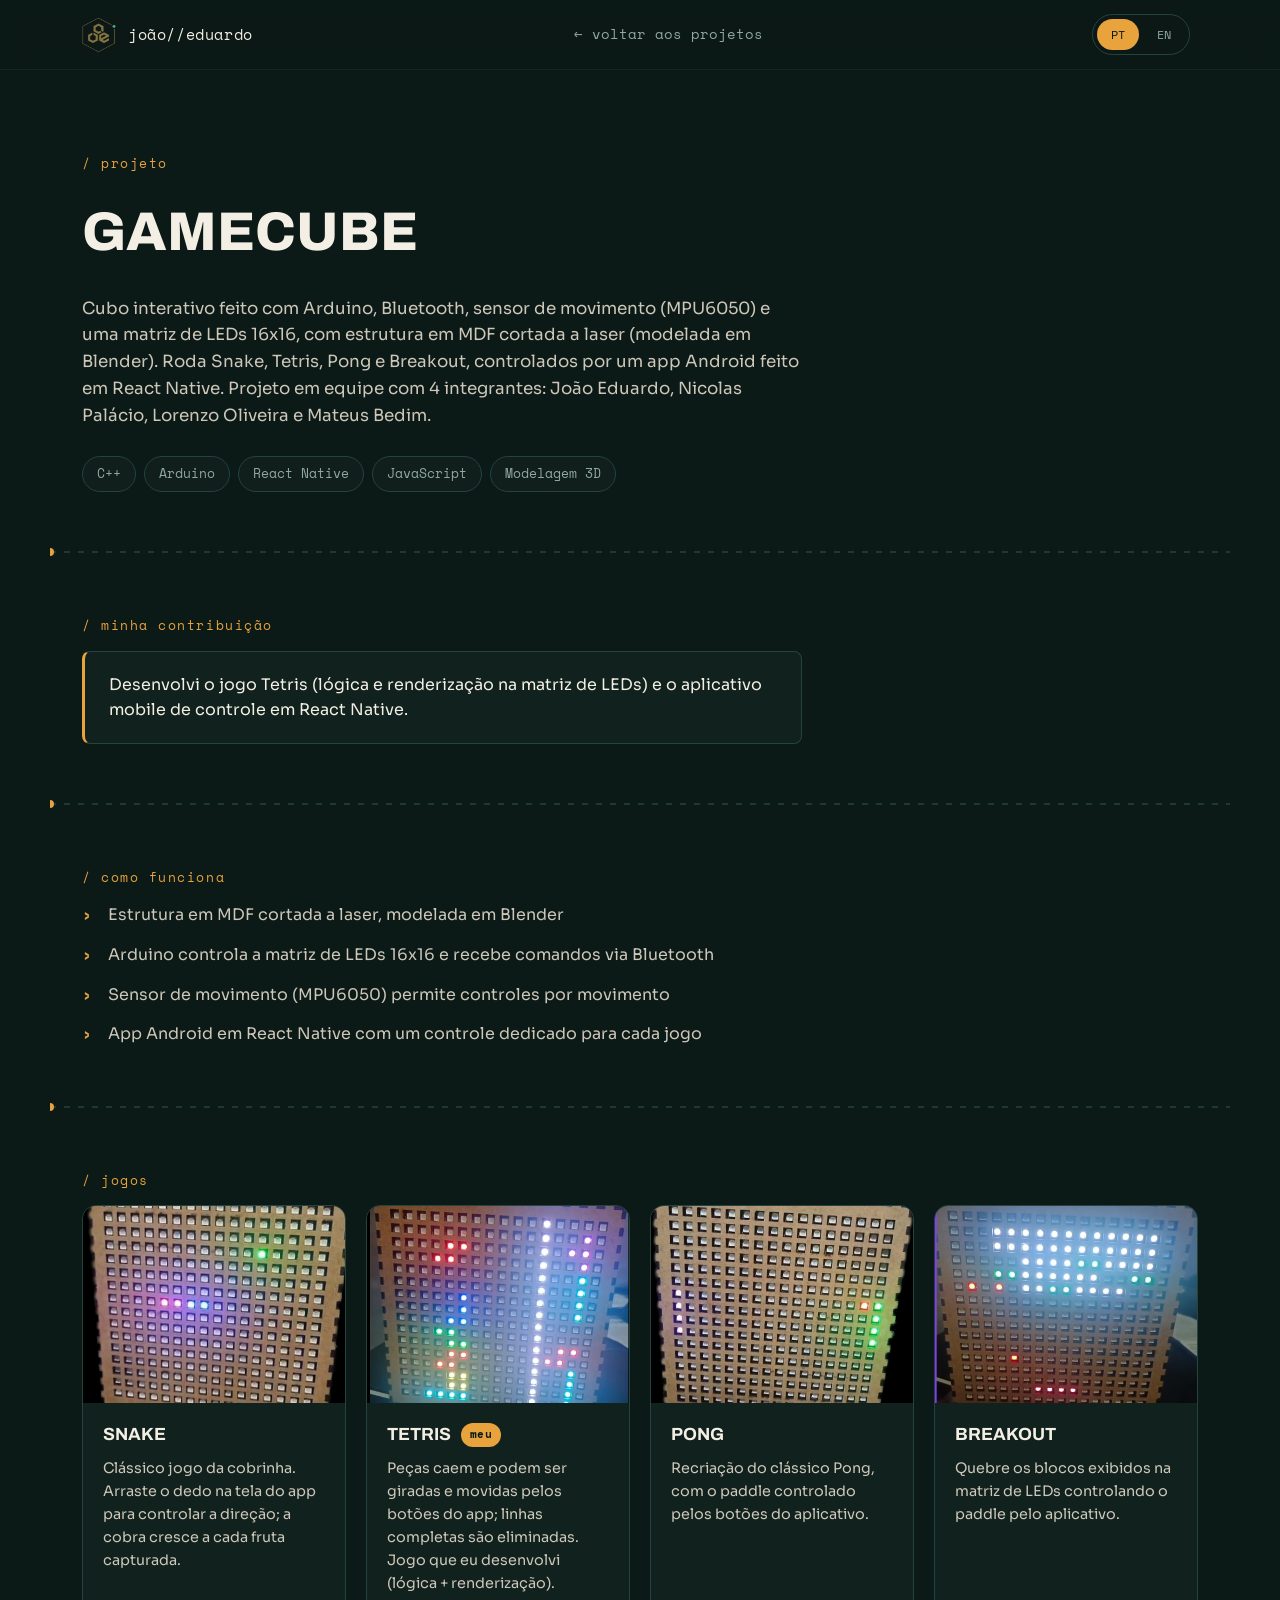
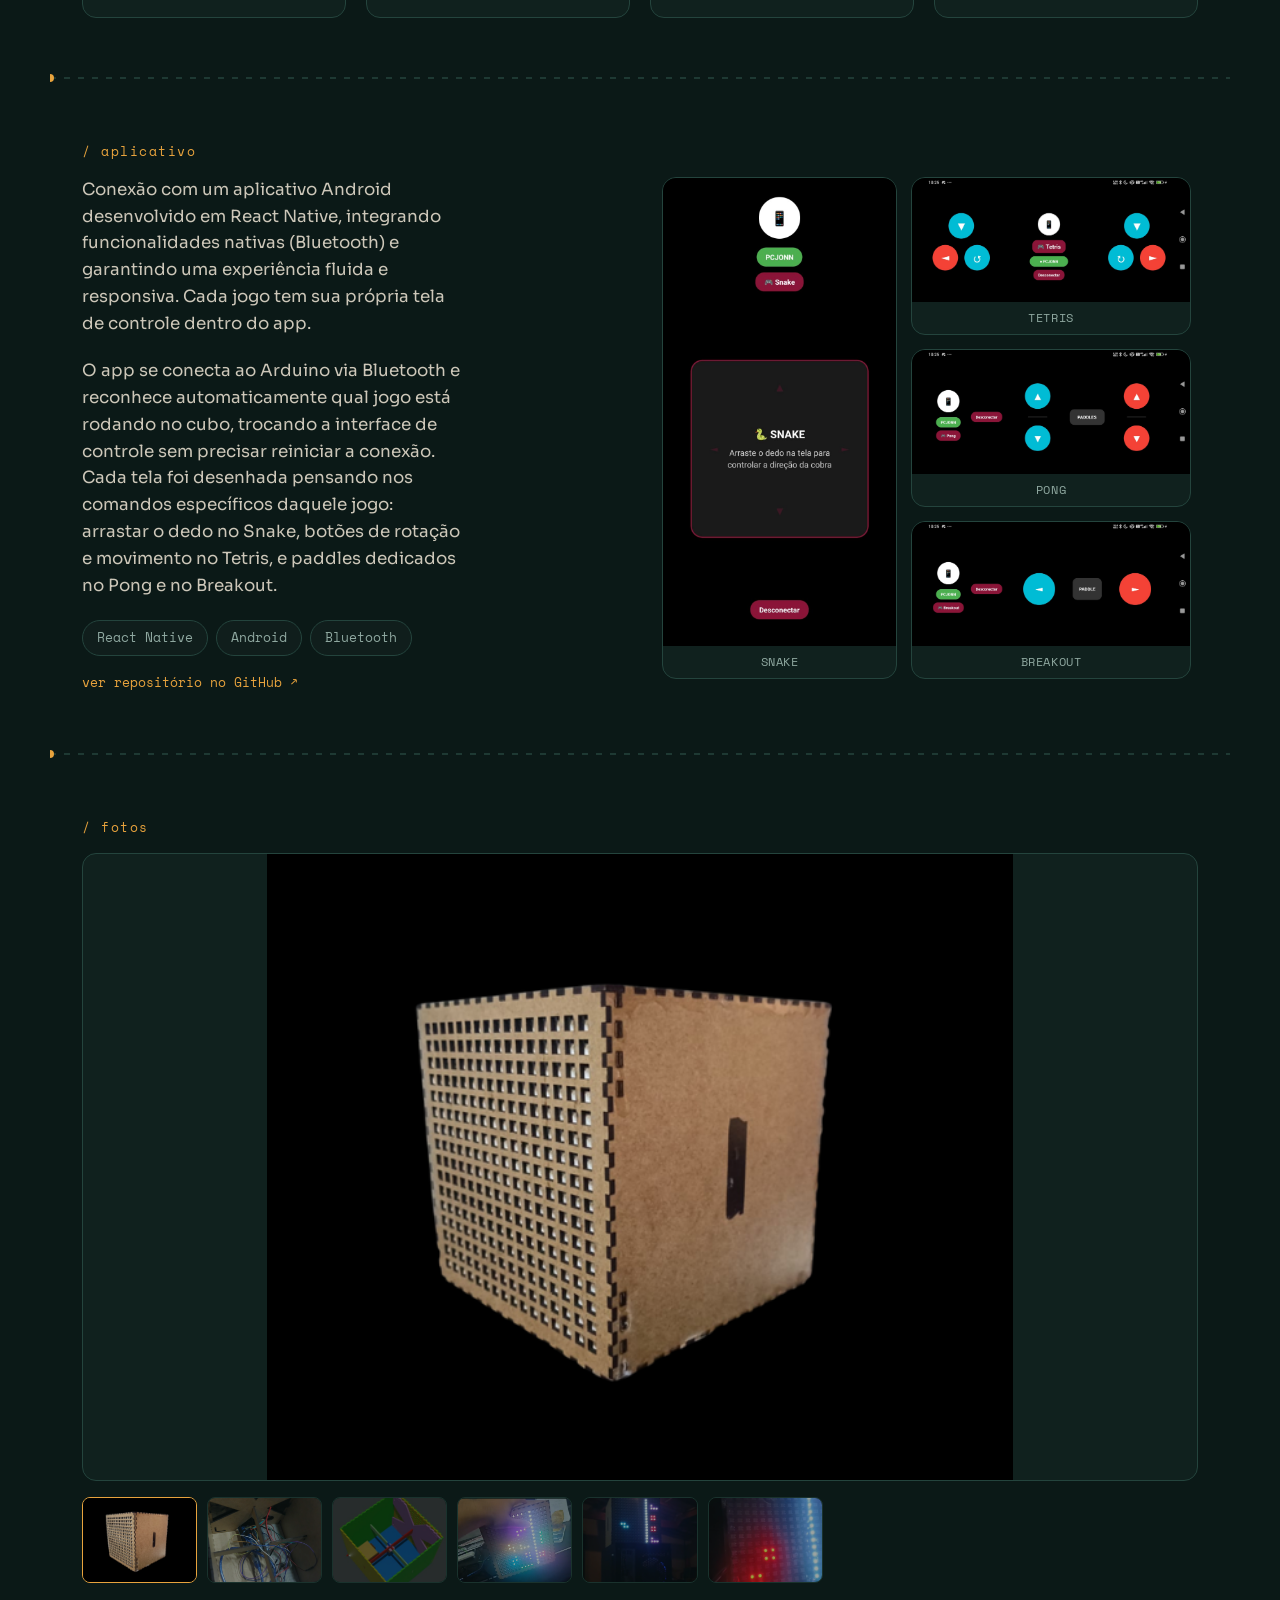
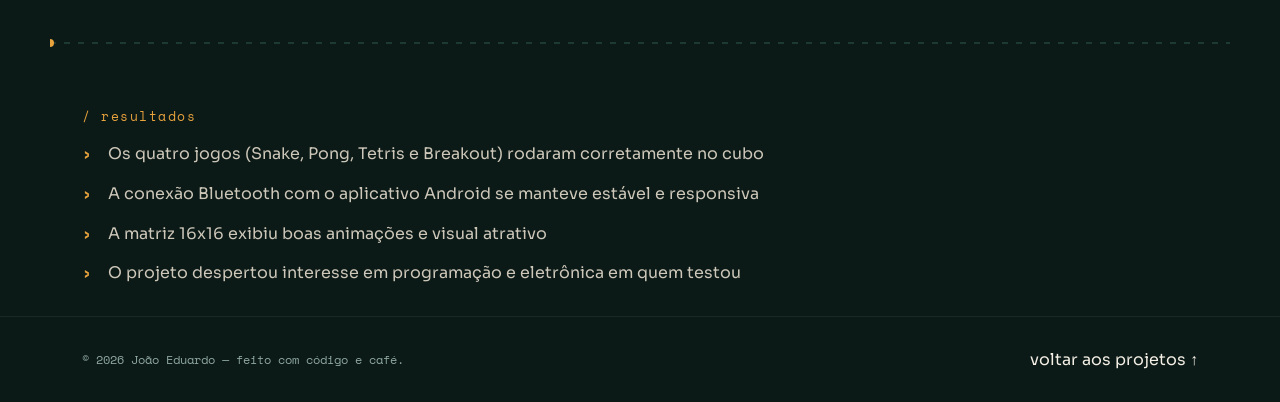
==== commit 8151c473: "modificando a parte do projeto gamecube" ====
--- a/projects/gamecube.html
+++ b/projects/gamecube.html
@@ -12,30 +12,39 @@
   <link href="https://fonts.googleapis.com/css2?family=Archivo:wght@700;800;900&family=Sora:wght@400;500;600;700&family=Space+Mono:wght@400;700&display=swap" rel="stylesheet">
   <link rel="stylesheet" href="../css/style.css">
 </head>
+
 <body>
-
   <header>
     <div class="header-inner">
       <a href="../index.html" class="brand" style="text-decoration:none;">
         <img src="../img/logos/J.png" alt="Logo João Eduardo" class="logo-site">
         <span>joão//eduardo</span>
       </a>
-      <a href="../index.html#projects" class="back-link" data-pt="&larr; voltar aos projetos" data-en="&larr; back to projects">&larr; voltar aos projetos</a>
+
+      <a href="../index.html#projects" class="back-link" data-pt="&larr; voltar aos projetos" data-en="&larr; back to projects">
+        &larr; voltar aos projetos
+      </a>
+
       <div class="pill-switch lang-switch">
-        <button class="pill-btn active" data-lang="pt">PT</button>
-        <button class="pill-btn" data-lang="en">EN</button>
+        <button class="pill-btn active" data-lang="pt" onclick="setLang('pt')">PT</button>
+        <button class="pill-btn" data-lang="en" onclick="setLang('en')">EN</button>
       </div>
     </div>
   </header>
 
   <main>
-
     <!-- ============ HERO ============ -->
     <section class="project-hero block">
       <div class="wrap">
         <p class="eyebrow" data-pt="/ projeto" data-en="/ project">/ projeto</p>
         <h1>GameCube</h1>
-        <p class="project-detail-desc" data-pt="Cubo interativo feito com Arduino, Bluetooth, sensor de movimento (MPU6050) e uma matriz de LEDs 16x16, com estrutura em MDF cortada a laser (modelada em Blender). Roda Snake, Tetris, Pong e Breakout, controlados por um app Android feito em React Native. Projeto em equipe com 4 integrantes: João Eduardo, Nicolas Palácio, Lorenzo Oliveira e Mateus Bedim." data-en="Interactive cube built with Arduino, Bluetooth, a motion sensor (MPU6050) and a 16x16 LED matrix, with a laser-cut MDF enclosure (modeled in Blender). Runs Snake, Tetris, Pong and Breakout, controlled by an Android app built with React Native. Team project with 4 members: João Eduardo, Nicolas Palácio, Lorenzo Oliveira and Mateus Bedim.">Cubo interativo feito com Arduino, Bluetooth, sensor de movimento (MPU6050) e uma matriz de LEDs 16x16, com estrutura em MDF cortada a laser (modelada em Blender). Roda Snake, Tetris, Pong e Breakout, controlados por um app Android feito em React Native. Projeto em equipe com 4 integrantes: João Eduardo, Nicolas Palácio, Lorenzo Oliveira e Mateus Bedim.</p>
+
+        <p class="project-detail-desc"
+          data-pt="Cubo interativo feito com Arduino, Bluetooth, sensor de movimento (MPU6050) e uma matriz de LEDs 16x16, com estrutura em MDF cortada a laser (modelada em Blender). Roda Snake, Tetris, Pong e Breakout, controlados por um app Android feito em React Native. Projeto em equipe com 4 integrantes: João Eduardo, Nicolas Palácio, Lorenzo Oliveira e Mateus Bedim."
+          data-en="Interactive cube built with Arduino, Bluetooth, a motion sensor (MPU6050) and a 16x16 LED matrix, with a laser-cut MDF enclosure (modeled in Blender). Runs Snake, Tetris, Pong and Breakout, controlled by an Android app built in React Native. Team project with 4 members: João Eduardo, Nicolas Palácio, Lorenzo Oliveira and Mateus Bedim.">
+          Cubo interativo feito com Arduino, Bluetooth, sensor de movimento (MPU6050) e uma matriz de LEDs 16x16, com estrutura em MDF cortada a laser (modelada em Blender). Roda Snake, Tetris, Pong e Breakout, controlados por um app Android feito em React Native. Projeto em equipe com 4 integrantes: João Eduardo, Nicolas Palácio, Lorenzo Oliveira e Mateus Bedim.
+        </p>
+
         <div class="project-stack">
           <span class="tag">C++</span>
           <span class="tag">Arduino</span>
@@ -46,42 +55,84 @@
       </div>
     </section>
 
+    <div class="divider" aria-hidden="true">
+      <svg viewBox="0 0 1180 60" preserveAspectRatio="none">
+        <path class="d-line" d="M0 30 H1180" />
+        <circle class="d-dot" r="4" />
+      </svg>
+    </div>
+
     <!-- ============ MINHA CONTRIBUIÇÃO ============ -->
     <section class="project-role block">
       <div class="wrap">
         <p class="eyebrow" data-pt="/ minha contribuição" data-en="/ my contribution">/ minha contribuição</p>
-        <p class="role-text" data-pt="Desenvolvi o jogo Tetris (lógica e renderização na matriz de LEDs) e o aplicativo mobile de controle em React Native." data-en="I built the Tetris game (logic and LED-matrix rendering) and the mobile control app in React Native.">Desenvolvi o jogo Tetris (lógica e renderização na matriz de LEDs) e o aplicativo mobile de controle em React Native.</p>
-      </div>
-    </section>
+
+        <p class="role-text"
+          data-pt="Desenvolvi o jogo Tetris (lógica e renderização na matriz de LEDs) e o aplicativo mobile de controle em React Native."
+          data-en="I built the Tetris game (logic and LED-matrix rendering) and the mobile control app in React Native.">
+          Desenvolvi o jogo Tetris (lógica e renderização na matriz de LEDs) e o aplicativo mobile de controle em React Native.
+        </p>
+      </div>
+    </section>
+
+    <div class="divider" aria-hidden="true">
+      <svg viewBox="0 0 1180 60" preserveAspectRatio="none">
+        <path class="d-line" d="M0 30 H1180" />
+        <circle class="d-dot" r="4" />
+      </svg>
+    </div>
 
     <!-- ============ COMO FUNCIONA ============ -->
     <section class="project-features block">
       <div class="wrap">
         <p class="eyebrow" data-pt="/ como funciona" data-en="/ how it works">/ como funciona</p>
+
         <ul class="feature-list">
-          <li data-pt="Estrutura em MDF cortada a laser, modelada em Blender" data-en="Laser-cut MDF enclosure, modeled in Blender">Estrutura em MDF cortada a laser, modelada em Blender</li>
-          <li data-pt="Arduino controla a matriz de LEDs 16x16 e recebe comandos via Bluetooth" data-en="Arduino drives the 16x16 LED matrix and receives commands over Bluetooth">Arduino controla a matriz de LEDs 16x16 e recebe comandos via Bluetooth</li>
-          <li data-pt="Sensor de movimento (MPU6050) permite controles por movimento" data-en="Motion sensor (MPU6050) enables motion-based controls">Sensor de movimento (MPU6050) permite controles por movimento</li>
-          <li data-pt="App Android em React Native com um controle dedicado para cada jogo" data-en="Android app in React Native with a dedicated control screen for each game">App Android em React Native com um controle dedicado para cada jogo</li>
+          <li data-pt="Estrutura em MDF cortada a laser, modelada em Blender" data-en="Laser-cut MDF enclosure, modeled in Blender">
+            Estrutura em MDF cortada a laser, modelada em Blender
+          </li>
+
+          <li data-pt="Arduino controla a matriz de LEDs 16x16 e recebe comandos via Bluetooth" data-en="Arduino drives the 16x16 LED matrix and receives commands over Bluetooth">
+            Arduino controla a matriz de LEDs 16x16 e recebe comandos via Bluetooth
+          </li>
+
+          <li data-pt="Sensor de movimento (MPU6050) permite controles por movimento" data-en="Motion sensor (MPU6050) enables motion-based controls">
+            Sensor de movimento (MPU6050) permite controles por movimento
+          </li>
+
+          <li data-pt="App Android em React Native com um controle dedicado para cada jogo" data-en="Android app in React Native with a dedicated control screen for each game">
+            App Android em React Native com um controle dedicado para cada jogo
+          </li>
         </ul>
       </div>
     </section>
 
+    <div class="divider" aria-hidden="true">
+      <svg viewBox="0 0 1180 60" preserveAspectRatio="none">
+        <path class="d-line" d="M0 30 H1180" />
+        <circle class="d-dot" r="4" />
+      </svg>
+    </div>
+
     <!-- ============ JOGOS ============ -->
-    <!-- Edite/adicione cards aqui: cada jogo é um .game-card com foto (.game-card-thumb),
-         título (.game-card-title, pode ter uma .game-card-badge) e descrição (.game-card-desc) -->
     <section class="project-features block">
       <div class="wrap">
         <p class="eyebrow" data-pt="/ jogos" data-en="/ games">/ jogos</p>
+
         <div class="games-grid">
-
           <article class="game-card">
             <div class="game-card-thumb">
               <img src="../img/projects/gamecube/snake.png" alt="Snake rodando na matriz de LEDs do GameCube">
             </div>
+
             <div class="game-card-body">
               <h3 class="game-card-title">Snake</h3>
-              <p class="game-card-desc" data-pt="Clássico jogo da cobrinha. Arraste o dedo na tela do app para controlar a direção; a cobra cresce a cada fruta capturada." data-en="Classic snake game. Drag your finger on the app screen to steer; the snake grows with each fruit captured.">Clássico jogo da cobrinha. Arraste o dedo na tela do app para controlar a direção; a cobra cresce a cada fruta capturada.</p>
+
+              <p class="game-card-desc"
+                data-pt="Clássico jogo da cobrinha. Arraste o dedo na tela do app para controlar a direção; a cobra cresce a cada fruta capturada."
+                data-en="Classic snake game. Drag your finger on the app screen to steer; the snake grows with each fruit captured.">
+                Clássico jogo da cobrinha. Arraste o dedo na tela do app para controlar a direção; a cobra cresce a cada fruta capturada.
+              </p>
             </div>
           </article>
 
@@ -89,9 +140,17 @@
             <div class="game-card-thumb">
               <img src="../img/projects/gamecube/tetris.png" alt="Tetris rodando na matriz de LEDs do GameCube">
             </div>
+
             <div class="game-card-body">
-              <h3 class="game-card-title">Tetris <span class="game-card-badge" data-pt="meu" data-en="mine">meu</span></h3>
-              <p class="game-card-desc" data-pt="Peças caem e podem ser giradas e movidas pelos botões do app; linhas completas são eliminadas. Jogo que eu desenvolvi (lógica + renderização)." data-en="Pieces fall and can be rotated and moved via app buttons; completed lines are cleared. This is the game I built (logic + rendering).">Peças caem e podem ser giradas e movidas pelos botões do app; linhas completas são eliminadas. Jogo que eu desenvolvi (lógica + renderização).</p>
+              <h3 class="game-card-title">
+                Tetris <span class="game-card-badge" data-pt="meu" data-en="mine">meu</span>
+              </h3>
+
+              <p class="game-card-desc"
+                data-pt="Peças caem e podem ser giradas e movidas pelos botões do app; linhas completas são eliminadas. Jogo que eu desenvolvi (lógica + renderização)."
+                data-en="Pieces fall and can be rotated and moved via app buttons; completed lines are cleared. This is the game I built (logic + rendering).">
+                Peças caem e podem ser giradas e movidas pelos botões do app; linhas completas são eliminadas. Jogo que eu desenvolvi (lógica + renderização).
+              </p>
             </div>
           </article>
 
@@ -99,9 +158,15 @@
             <div class="game-card-thumb">
               <img src="../img/projects/gamecube/pong.png" alt="Pong rodando na matriz de LEDs do GameCube">
             </div>
+
             <div class="game-card-body">
               <h3 class="game-card-title">Pong</h3>
-              <p class="game-card-desc" data-pt="Recriação do clássico Pong, com o paddle controlado pelos botões do aplicativo." data-en="Recreation of the classic Pong, with the paddle controlled by the app's buttons.">Recriação do clássico Pong, com o paddle controlado pelos botões do aplicativo.</p>
+
+              <p class="game-card-desc"
+                data-pt="Recriação do clássico Pong, com o paddle controlado pelos botões do aplicativo."
+                data-en="Recreation of the classic Pong, with the paddle controlled by the app's buttons.">
+                Recriação do clássico Pong, com o paddle controlado pelos botões do aplicativo.
+              </p>
             </div>
           </article>
 
@@ -109,33 +174,64 @@
             <div class="game-card-thumb">
               <img src="../img/projects/gamecube/breakout.png" alt="Breakout rodando na matriz de LEDs do GameCube">
             </div>
+
             <div class="game-card-body">
               <h3 class="game-card-title">Breakout</h3>
-              <p class="game-card-desc" data-pt="Quebre os blocos exibidos na matriz de LEDs controlando o paddle pelo aplicativo." data-en="Break the blocks shown on the LED matrix by controlling the paddle from the app.">Quebre os blocos exibidos na matriz de LEDs controlando o paddle pelo aplicativo.</p>
+
+              <p class="game-card-desc"
+                data-pt="Quebre os blocos exibidos na matriz de LEDs controlando o paddle pelo aplicativo."
+                data-en="Break the blocks shown on the LED matrix by controlling the paddle from the app.">
+                Quebre os blocos exibidos na matriz de LEDs controlando o paddle pelo aplicativo.
+              </p>
             </div>
           </article>
-
         </div>
       </div>
     </section>
+
+    <div class="divider" aria-hidden="true">
+      <svg viewBox="0 0 1180 60" preserveAspectRatio="none">
+        <path class="d-line" d="M0 30 H1180" />
+        <circle class="d-dot" r="4" />
+      </svg>
+    </div>
 
     <!-- ============ APLICATIVO ============ -->
     <section class="project-app block">
       <div class="wrap">
         <p class="eyebrow" data-pt="/ aplicativo" data-en="/ app">/ aplicativo</p>
+
         <div class="app-grid">
           <div class="app-info">
-            <p class="project-detail-desc" data-pt="Conexão com um aplicativo Android desenvolvido em React Native, integrando funcionalidades nativas (Bluetooth) e garantindo uma experiência fluida e responsiva. Cada jogo tem sua própria tela de controle dentro do app." data-en="Connects to an Android app built with React Native, integrating native functionality (Bluetooth) and ensuring a smooth, responsive experience. Each game has its own control screen inside the app.">Conexão com um aplicativo Android desenvolvido em React Native, integrando funcionalidades nativas (Bluetooth) e garantindo uma experiência fluida e responsiva. Cada jogo tem sua própria tela de controle dentro do app.</p>
-            <p class="project-detail-desc" data-pt="O app se conecta ao Arduino via Bluetooth e reconhece automaticamente qual jogo está rodando no cubo, trocando a interface de controle sem precisar reiniciar a conexão. Cada tela foi desenhada pensando nos comandos específicos daquele jogo: arrastar o dedo no Snake, botões de rotação e movimento no Tetris, e paddles dedicados no Pong e no Breakout." data-en="The app connects to the Arduino over Bluetooth and automatically detects which game is running on the cube, switching the control interface without needing to reconnect. Each screen was designed around that game's specific commands: drag-to-steer for Snake, rotate/move buttons for Tetris, and dedicated paddles for Pong and Breakout.">O app se conecta ao Arduino via Bluetooth e reconhece automaticamente qual jogo está rodando no cubo, trocando a interface de controle sem precisar reiniciar a conexão. Cada tela foi desenhada pensando nos comandos específicos daquele jogo: arrastar o dedo no Snake, botões de rotação e movimento no Tetris, e paddles dedicados no Pong e no Breakout.</p>
+            <p class="project-detail-desc"
+              data-pt="Conexão com um aplicativo Android desenvolvido em React Native, integrando funcionalidades nativas (Bluetooth) e garantindo uma experiência fluida e responsiva. Cada jogo tem sua própria tela de controle dentro do app."
+              data-en="Connects to an Android app built with React Native, integrating native functionality (Bluetooth) and ensuring a smooth, responsive experience. Each game has its own control screen inside the app.">
+              Conexão com um aplicativo Android desenvolvido em React Native, integrando funcionalidades nativas (Bluetooth) e garantindo uma experiência fluida e responsiva. Cada jogo tem sua própria tela de controle dentro do app.
+            </p>
+
+            <p class="project-detail-desc"
+              data-pt="O app se conecta ao Arduino via Bluetooth e reconhece automaticamente qual jogo está rodando no cubo, trocando a interface de controle sem precisar reiniciar a conexão. Cada tela foi desenhada pensando nos comandos específicos daquele jogo: arrastar o dedo no Snake, botões de rotação e movimento no Tetris, e paddles dedicados no Pong e no Breakout."
+              data-en="The app connects to the Arduino over Bluetooth and automatically detects which game is running on the cube, switching the control interface without needing to reconnect. Each screen was designed around that game's specific commands: drag-to-steer for Snake, rotate/move buttons for Tetris, and dedicated paddles for Pong and Breakout.">
+              O app se conecta ao Arduino via Bluetooth e reconhece automaticamente qual jogo está rodando no cubo, trocando a interface de controle sem precisar reiniciar a conexão. Cada tela foi desenhada pensando nos comandos específicos daquele jogo: arrastar o dedo no Snake, botões de rotação e movimento no Tetris, e paddles dedicados no Pong e no Breakout.
+            </p>
+
             <div class="project-stack">
               <span class="tag">React Native</span>
               <span class="tag">Android</span>
               <span class="tag">Bluetooth</span>
             </div>
+
             <div class="project-links" style="margin-top:16px;">
-              <a href="https://github.com/SEU-USUARIO/SEU-REPOSITORIO" target="_blank" rel="noopener" data-pt="ver repositório no GitHub ↗" data-en="view repo on GitHub ↗">ver repositório no GitHub ↗</a>
+              <a href="https://github.com/SEU-USUARIO/SEU-REPOSITORIO"
+                target="_blank"
+                rel="noopener"
+                data-pt="ver repositório no GitHub ↗"
+                data-en="view repo on GitHub ↗">
+                ver repositório no GitHub ↗
+              </a>
             </div>
           </div>
+
           <div class="app-screens">
             <div class="app-screen-card portrait">
               <div class="app-screen-img-wrap">
@@ -143,6 +239,7 @@
               </div>
               <p class="app-screen-label">Snake</p>
             </div>
+
             <div class="app-screens-stack">
               <div class="app-screen-card">
                 <div class="app-screen-img-wrap">
@@ -150,12 +247,14 @@
                 </div>
                 <p class="app-screen-label">Tetris</p>
               </div>
+
               <div class="app-screen-card">
                 <div class="app-screen-img-wrap">
                   <img src="../img/projects/gamecube/pong-controle.jpg" alt="Tela de controle do Pong no aplicativo">
                 </div>
                 <p class="app-screen-label">Pong</p>
               </div>
+
               <div class="app-screen-card">
                 <div class="app-screen-img-wrap">
                   <img src="../img/projects/gamecube/breakout-controle.jpg" alt="Tela de controle do Breakout no aplicativo">
@@ -168,78 +267,147 @@
       </div>
     </section>
 
-    <!-- ============ FOTOS ============ -->
+    <div class="divider" aria-hidden="true">
+      <svg viewBox="0 0 1180 60" preserveAspectRatio="none">
+        <path class="d-line" d="M0 30 H1180" />
+        <circle class="d-dot" r="4" />
+      </svg>
+    </div>
+
+    <!-- ============ FOTOS E VÍDEOS ============ -->
     <section class="project-gallery block">
       <div class="wrap">
         <p class="eyebrow" data-pt="/ fotos" data-en="/ photos">/ fotos</p>
+
         <div class="gallery-main">
-          <img id="gallery-main-img" src="../img/projects/gamecube/cubo.png" alt="Foto do cubo GameCube">
+          <img id="gallery-main-img"
+            src="../img/projects/gamecube/cubo.png"
+            alt="Foto do cubo GameCube">
+
+          <video id="gallery-main-video"
+            controls
+            loop
+            style="display: none;">
+            Seu navegador não suporta vídeos.
+          </video>
         </div>
+
         <div class="gallery-thumbs">
-          <img class="gallery-thumb active" src="../img/projects/gamecube/cubo.png" alt="Foto do cubo GameCube">
-          <img class="gallery-thumb" src="../img/projects/gamecube/componente_arduino.jpeg" alt="Componentes: Arduino, sensor de movimento, Bluetooth e matriz de LEDs">
-          <img class="gallery-thumb" src="../img/projects/gamecube/modelagem3D.png" alt="Modelagem 3D da estrutura no Blender">
-          <img class="gallery-thumb" src="../img/projects/gamecube/laser.png" alt="Corte a laser da estrutura em MDF">
-          <img class="gallery-thumb" src="../img/projects/gamecube/app.png" alt="Aplicativo mobile de controle">
+          <!-- IMAGENS -->
+          <img class="gallery-thumb active"
+            src="../img/projects/gamecube/cubo.png"
+            alt="Foto do cubo GameCube">
+
+          <img class="gallery-thumb"
+            src="../img/projects/gamecube/componente_arduino.jpeg"
+            alt="Componentes do projeto">
+
+          <img class="gallery-thumb"
+            src="../img/projects/gamecube/modelagem3D.png"
+            alt="Modelagem 3D da estrutura">
+
+          <!-- VÍDEOS -->
+          <img class="gallery-thumb"
+            src="../img/projects/gamecube/troca.png"
+            data-video="../img/projects/gamecube/mudanca_djogo.mp4"
+            alt="Vídeo da mudança de jogo">
+
+          <img class="gallery-thumb"
+            src="../img/projects/gamecube/fundo.png"
+            data-video="../img/projects/gamecube/tetris_fundo.mp4"
+            alt="Vídeo demonstrando o aplicativo">
+
+          <img class="gallery-thumb"
+            src="../img/projects/gamecube/teste_tetris.png"
+            data-video="../img/projects/gamecube/tetris_teste.mp4"
+            alt="Vídeo demonstrando o projeto">
         </div>
       </div>
     </section>
+
+    <div class="divider" aria-hidden="true">
+      <svg viewBox="0 0 1180 60" preserveAspectRatio="none">
+        <path class="d-line" d="M0 30 H1180" />
+        <circle class="d-dot" r="4" />
+      </svg>
+    </div>
 
     <!-- ============ RESULTADOS ============ -->
     <section class="project-results block">
       <div class="wrap">
         <p class="eyebrow" data-pt="/ resultados" data-en="/ results">/ resultados</p>
+
         <ul class="feature-list">
-          <li data-pt="Os quatro jogos (Snake, Pong, Tetris e Breakout) rodaram corretamente no cubo" data-en="All four games (Snake, Pong, Tetris and Breakout) ran correctly on the cube">Os quatro jogos (Snake, Pong, Tetris e Breakout) rodaram corretamente no cubo</li>
-          <li data-pt="A conexão Bluetooth com o aplicativo Android se manteve estável e responsiva" data-en="The Bluetooth connection with the Android app stayed stable and responsive">A conexão Bluetooth com o aplicativo Android se manteve estável e responsiva</li>
-          <li data-pt="A matriz 16x16 exibiu boas animações e visual atrativo" data-en="The 16x16 matrix displayed smooth animations and an attractive visual">A matriz 16x16 exibiu boas animações e visual atrativo</li>
-          <li data-pt="O projeto despertou interesse em programação e eletrônica em quem testou" data-en="The project sparked interest in programming and electronics among testers">O projeto despertou interesse em programação e eletrônica em quem testou</li>
+          <li data-pt="Os quatro jogos (Snake, Pong, Tetris e Breakout) rodaram corretamente no cubo"
+            data-en="All four games (Snake, Pong, Tetris and Breakout) ran correctly on the cube">
+            Os quatro jogos (Snake, Pong, Tetris e Breakout) rodaram corretamente no cubo
+          </li>
+
+          <li data-pt="A conexão Bluetooth com o aplicativo Android se manteve estável e responsiva"
+            data-en="The Bluetooth connection with the Android app stayed stable and responsive">
+            A conexão Bluetooth com o aplicativo Android se manteve estável e responsiva
+          </li>
+
+          <li data-pt="A matriz 16x16 exibiu boas animações e visual atrativo"
+            data-en="The 16x16 matrix displayed smooth animations and an attractive visual">
+            A matriz 16x16 exibiu boas animações e visual atrativo
+          </li>
+
+          <li data-pt="O projeto despertou interesse em programação e eletrônica em quem testou"
+            data-en="The project sparked interest in programming and electronics among testers">
+            O projeto despertou interesse em programação e eletrônica em quem testou
+          </li>
         </ul>
       </div>
     </section>
-
   </main>
 
   <footer>
     <div class="footer-inner">
-      <p>&copy; <span id="year"></span> João Eduardo — <span data-pt="feito com código e café." data-en="built with code and coffee.">feito com código e café.</span></p>
-      <a href="../index.html#projects" data-pt="voltar aos projetos ↑" data-en="back to projects ↑">voltar aos projetos ↑</a>
+      <p>
+        &copy; <span id="year"></span> João Eduardo —
+        <span data-pt="feito com código e café." data-en="built with code and coffee.">
+          feito com código e café.
+        </span>
+      </p>
+
+      <a href="../index.html#projects"
+        data-pt="voltar aos projetos ↑"
+        data-en="back to projects ↑">
+        voltar aos projetos ↑
+      </a>
     </div>
   </footer>
 
-    <script src="js/script.js"></script>
-  <script>document.getElementById("year").textContent = new Date().getFullYear();</script>
+  <script src="../js/script.js"></script>
+
   <script>
-    // Galeria: clique numa miniatura pra trocar a foto principal
-    document.querySelectorAll(".gallery-thumb").forEach((thumb) => {
+    const thumbs = document.querySelectorAll(".gallery-thumb");
+    const mainImg = document.getElementById("gallery-main-img");
+    const mainVideo = document.getElementById("gallery-main-video");
+
+    thumbs.forEach((thumb) => {
       thumb.addEventListener("click", () => {
-        document.getElementById("gallery-main-img").src = thumb.src;
-        document.querySelectorAll(".gallery-thumb").forEach((t) => t.classList.remove("active"));
+        thumbs.forEach(t => t.classList.remove("active"));
         thumb.classList.add("active");
-      });
-    });
-
-    // Se a foto principal falhar ao carregar, cai pra primeira miniatura em vez de ficar em branco
-    (() => {
-      const mainImg = document.getElementById("gallery-main-img");
-      const firstThumb = document.querySelector(".gallery-thumb");
-      if (mainImg && firstThumb) {
-        mainImg.addEventListener("error", () => {
-          if (mainImg.src !== firstThumb.src) mainImg.src = firstThumb.src;
-        }, { once: true });
-      }
-    })();
-
-    // PT/EN: troca o texto de todo elemento com data-pt/data-en
-    document.querySelectorAll(".lang-switch .pill-btn").forEach((btn) => {
-      btn.addEventListener("click", () => {
-        const lang = btn.dataset.lang;
-        document.querySelectorAll("[data-pt][data-en]").forEach((el) => {
-          el.textContent = el.dataset[lang];
-        });
-        document.querySelectorAll(".lang-switch .pill-btn").forEach((b) => {
-          b.classList.toggle("active", b === btn);
-        });
+
+        const videoSrc = thumb.dataset.video;
+
+        if (videoSrc) {
+          mainImg.style.display = "none";
+          mainVideo.src = videoSrc;
+          mainVideo.style.display = "block";
+          mainVideo.load();
+          mainVideo.play();
+        } else {
+          mainVideo.pause();
+          mainVideo.removeAttribute("src");
+          mainVideo.load();
+          mainVideo.style.display = "none";
+
+          mainImg.src = thumb.src;
+          mainImg.style.display = "block";
+        }
       });
     });
   </script>
